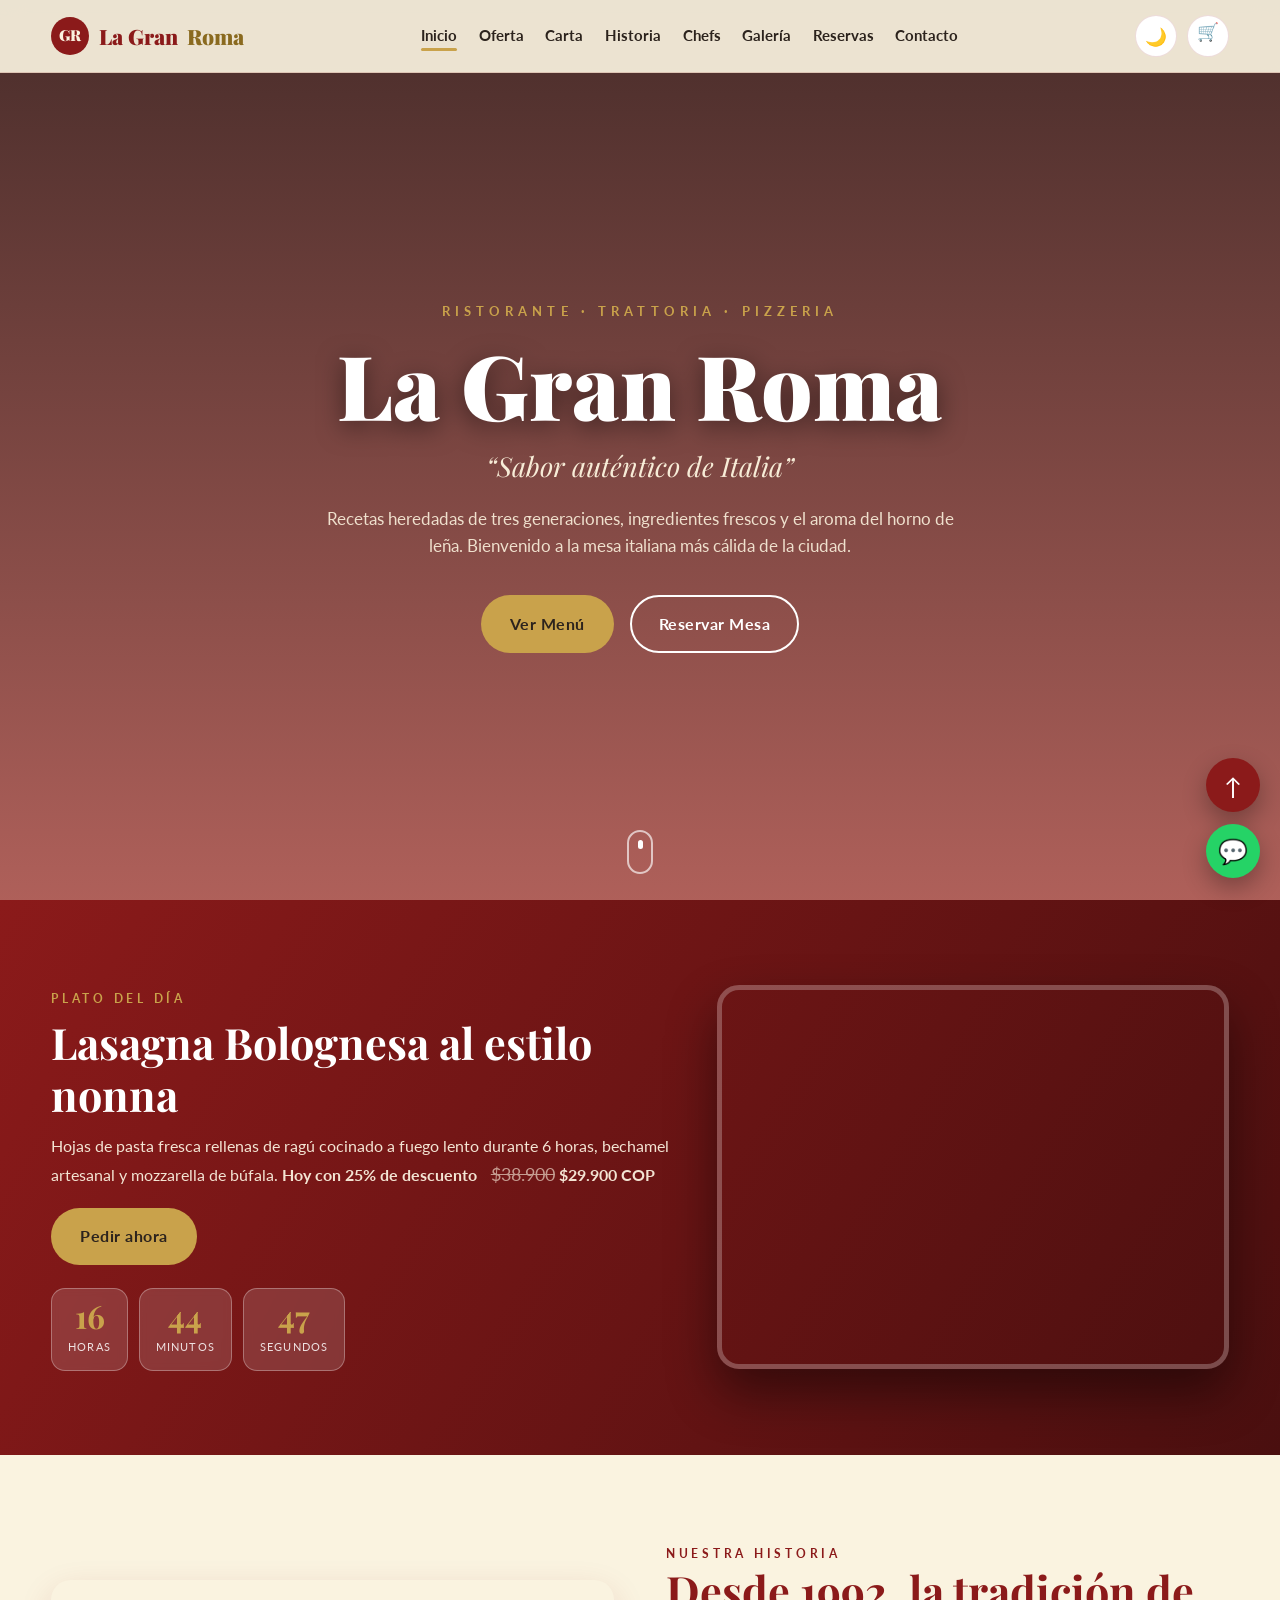
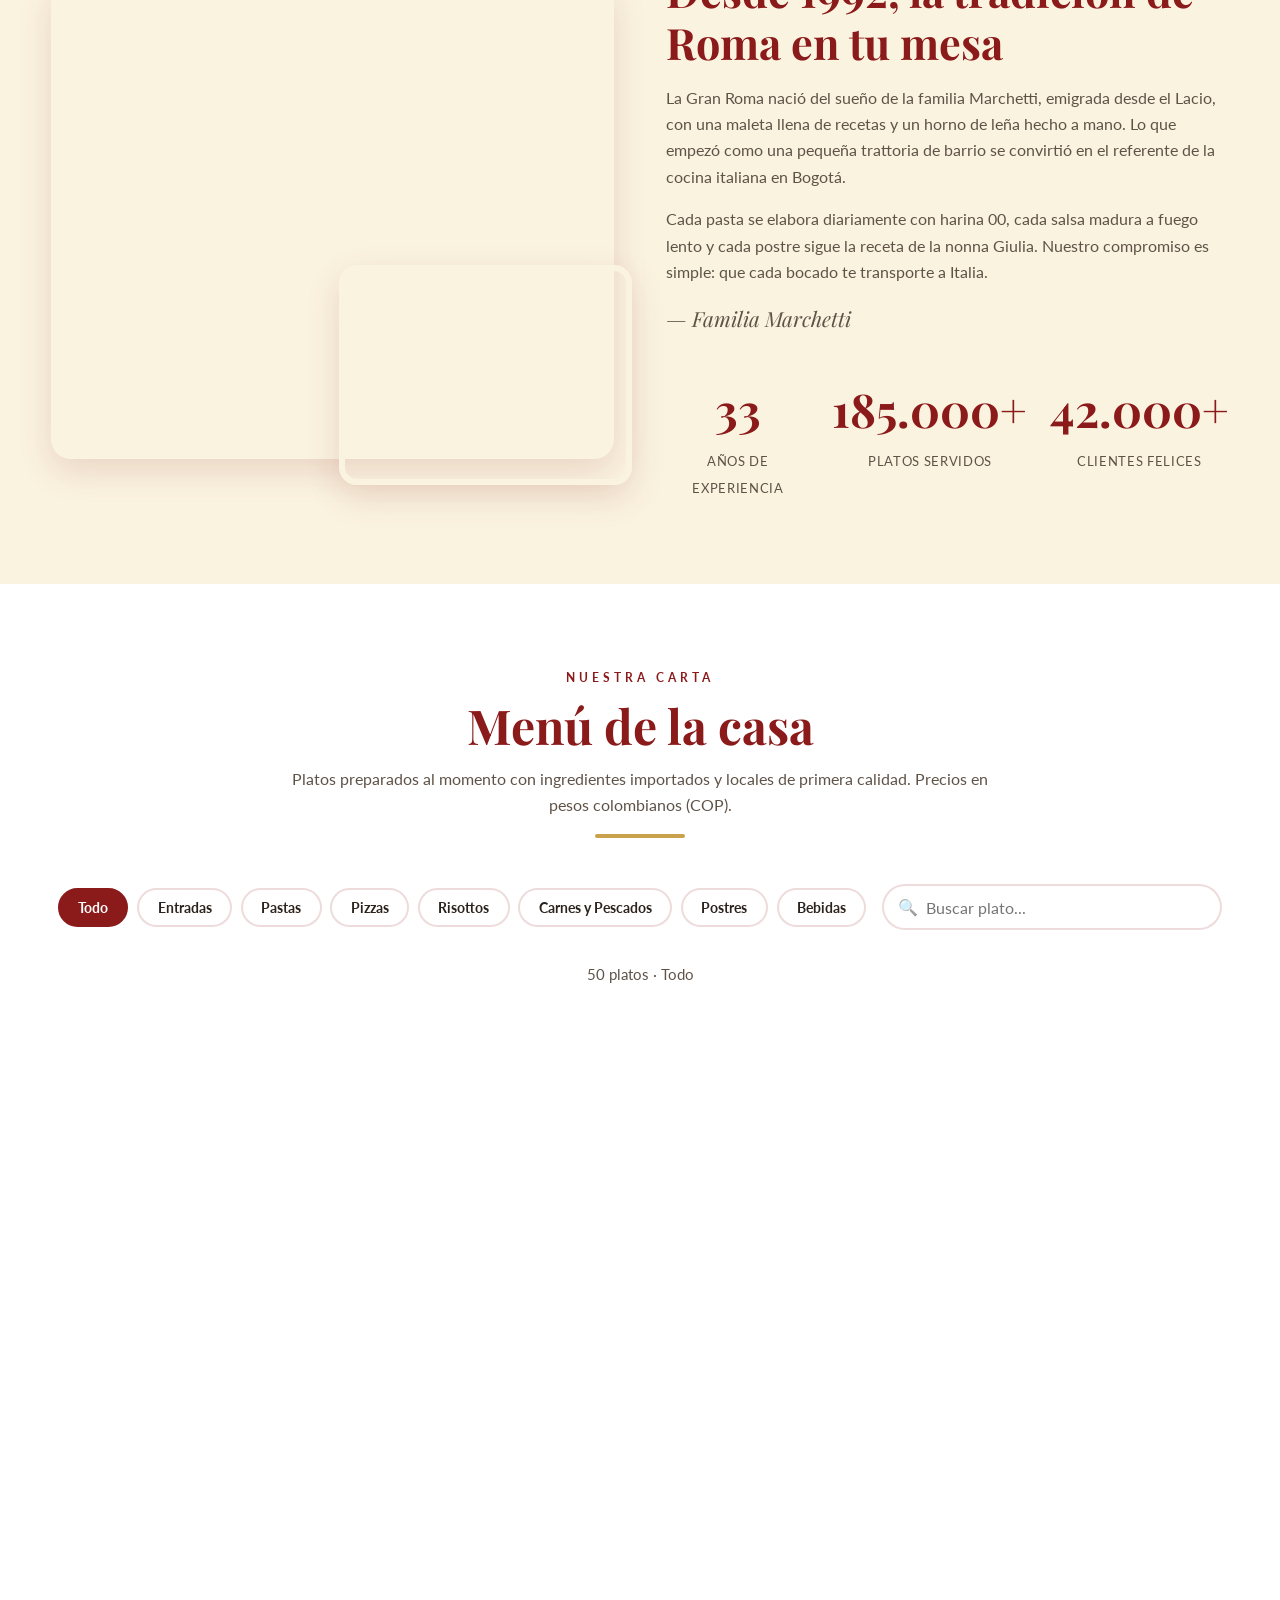
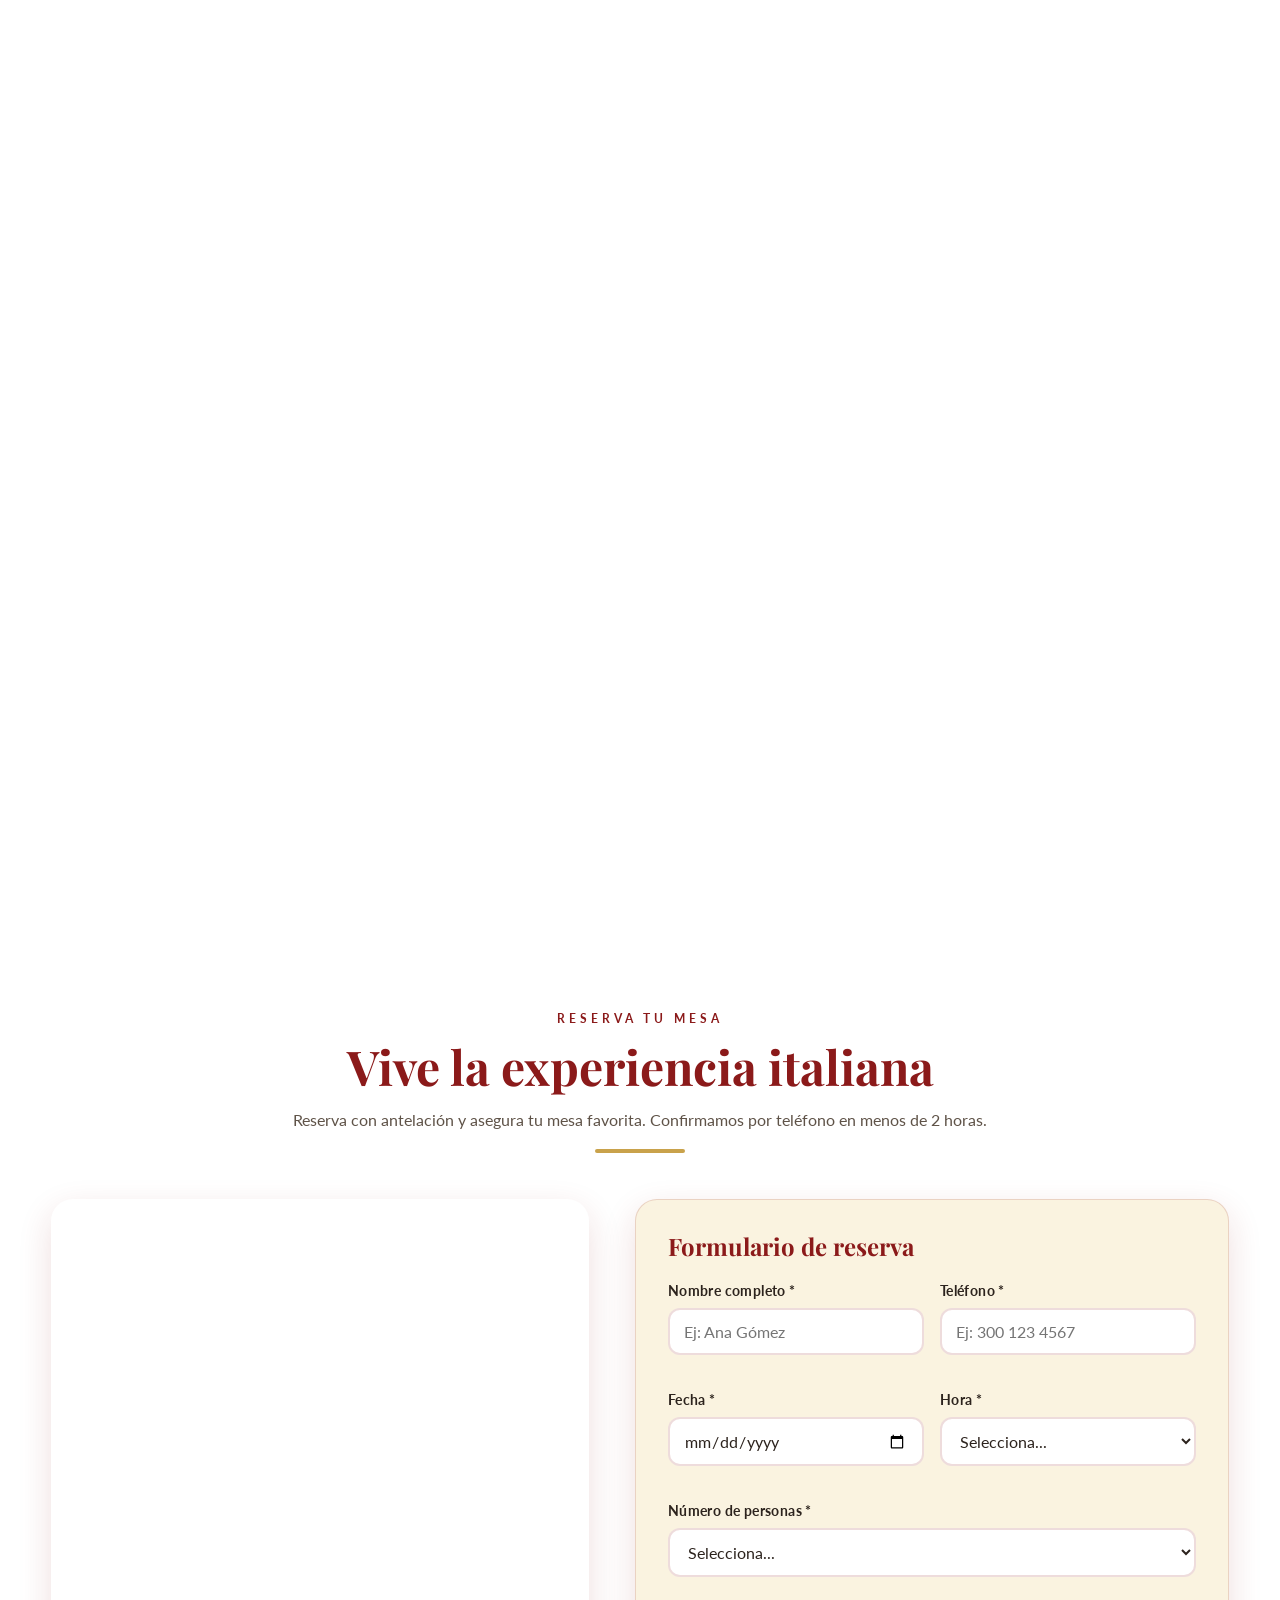
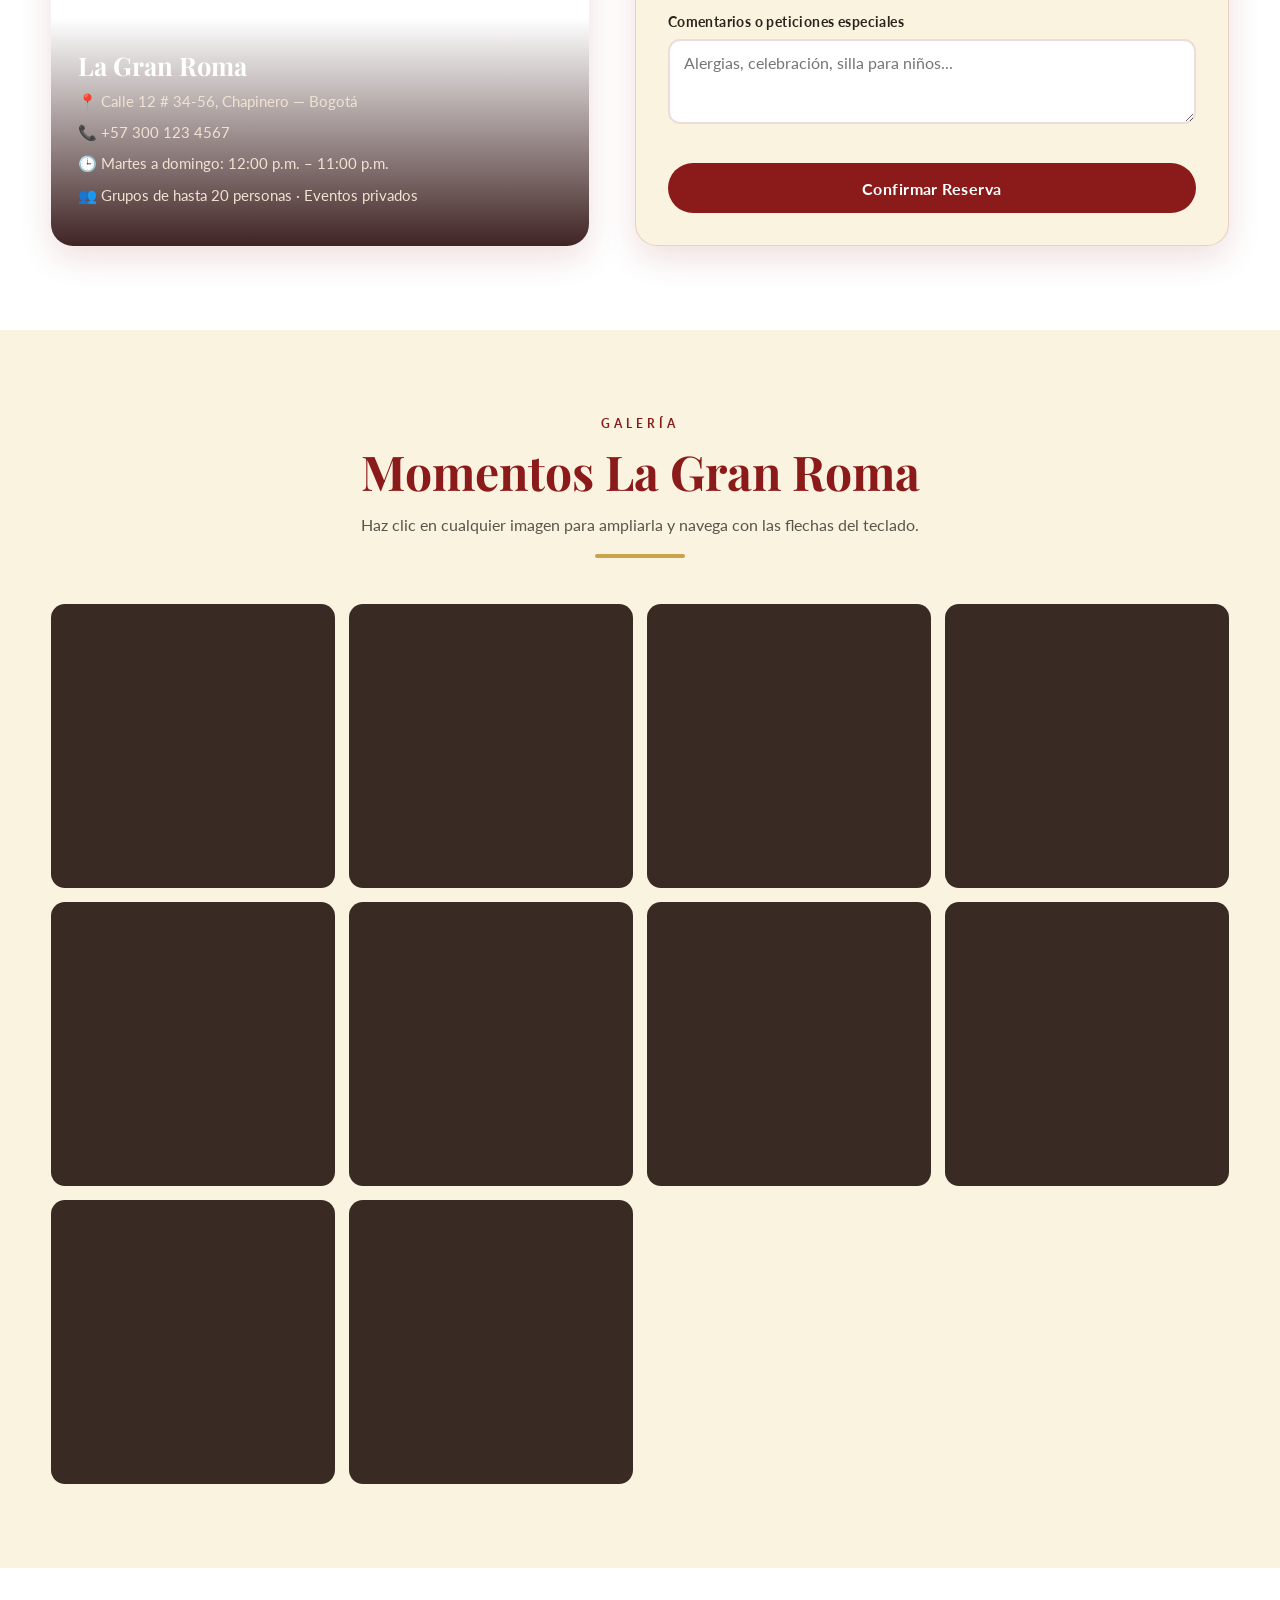
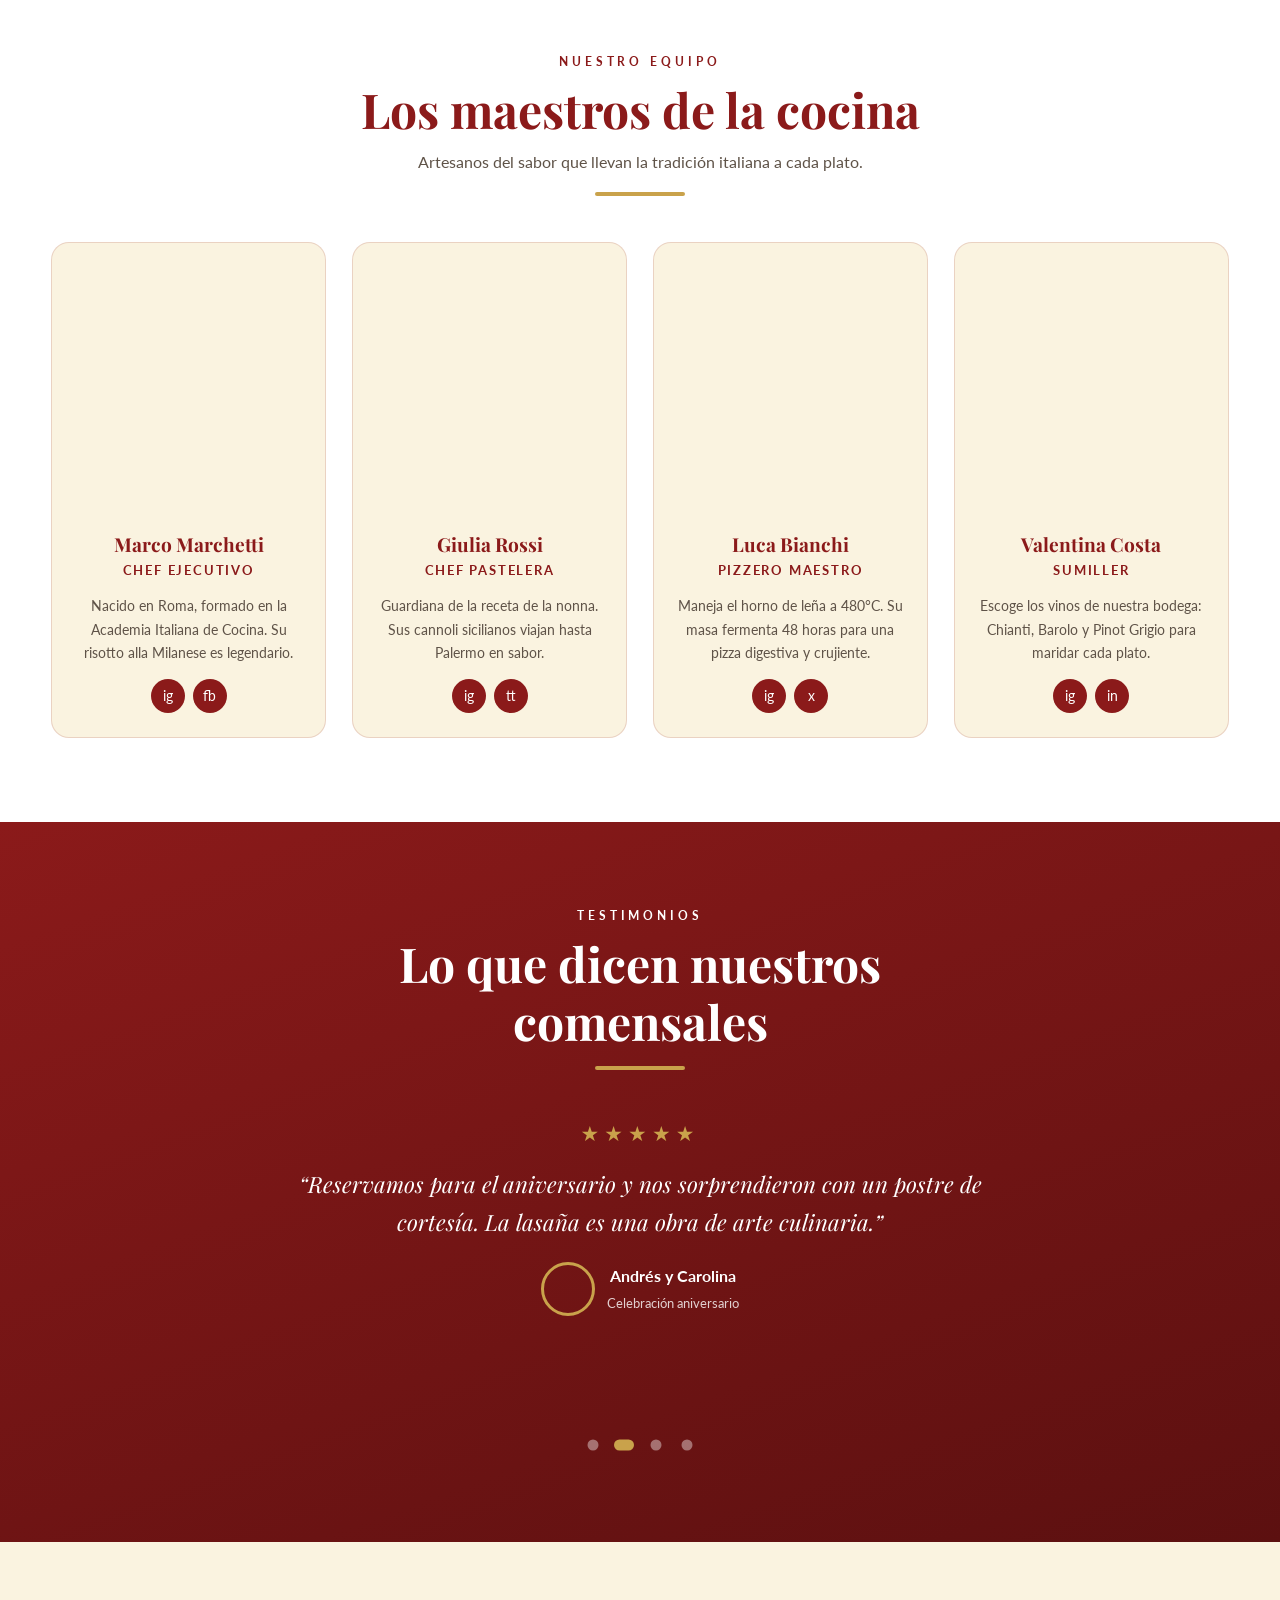
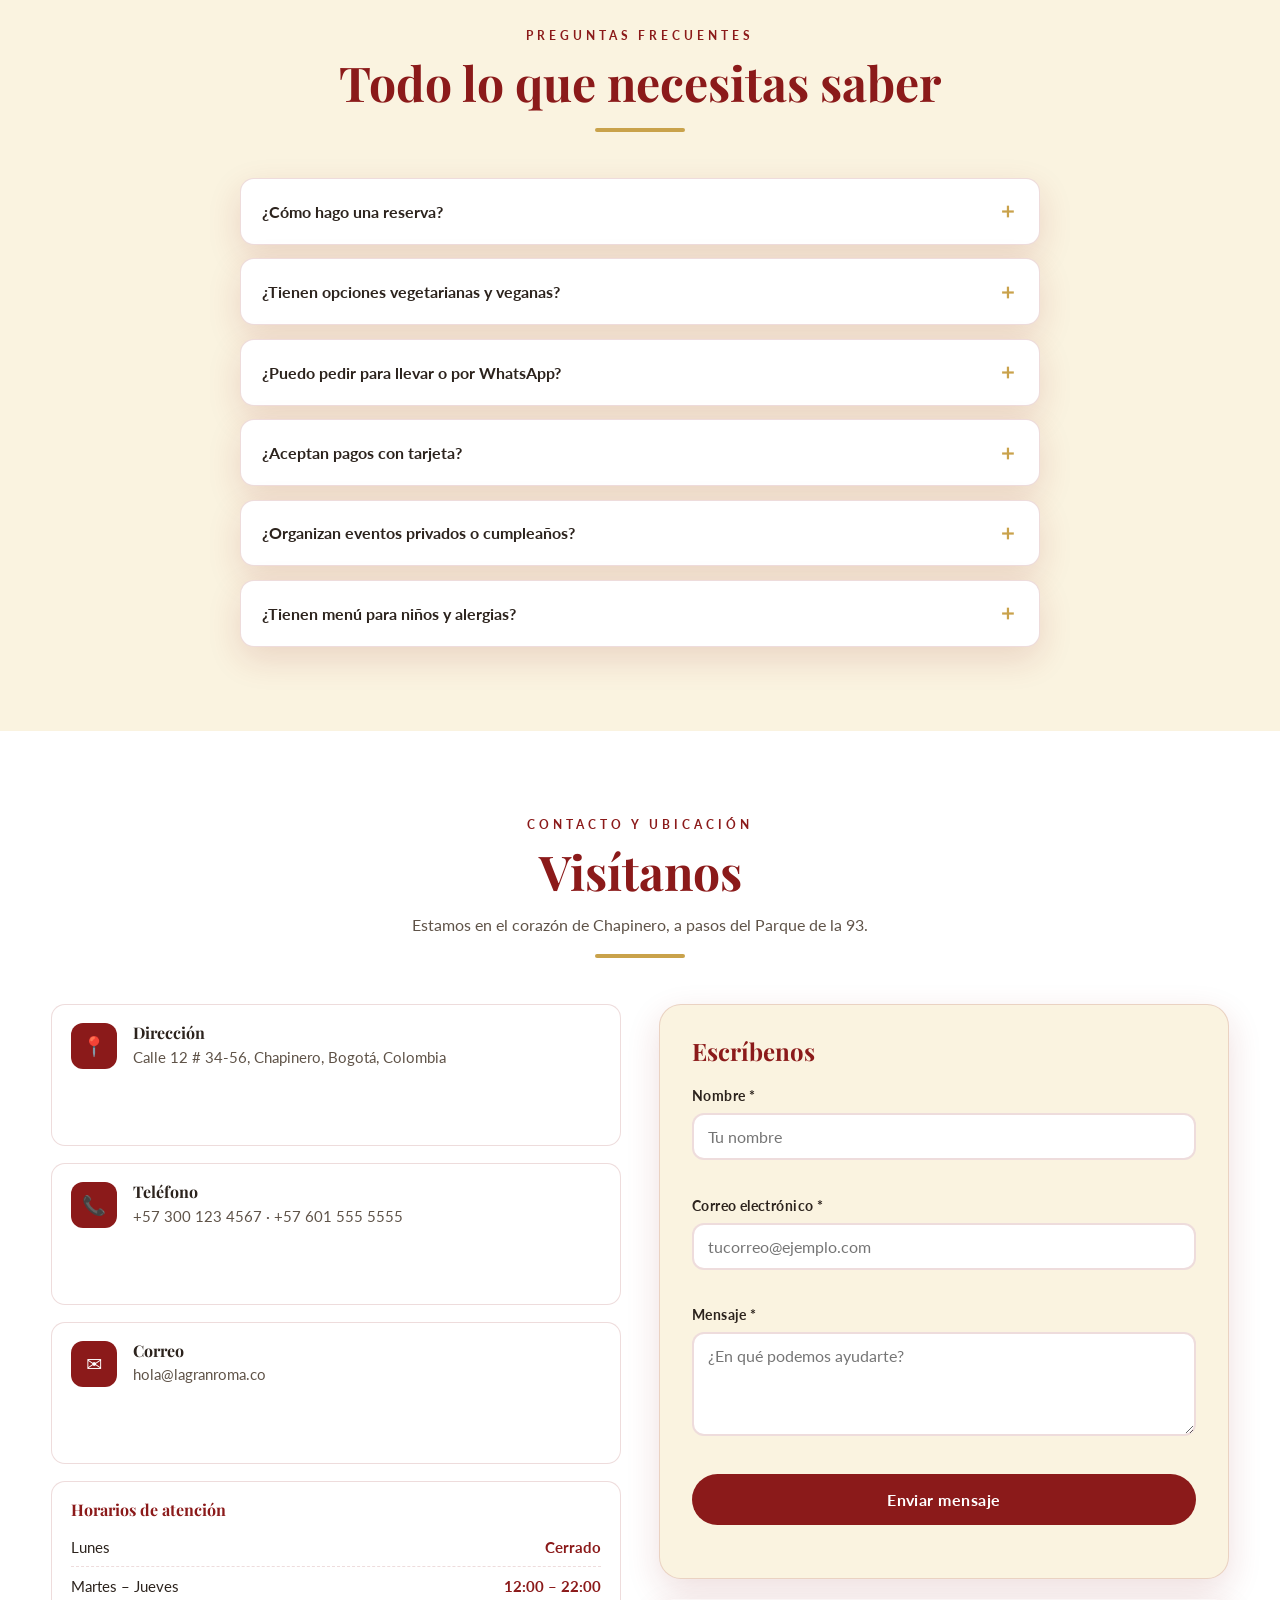
==== index.html @ 610318e6 "Add files via upload" ====
<!DOCTYPE html>
<html lang="es">
<head>
<meta charset="UTF-8">
<meta name="viewport" content="width=device-width, initial-scale=1.0">
<title>La Gran Roma — Restaurante Italiano | Sabor auténtico de Italia</title>
<meta name="description" content="La Gran Roma: restaurante italiano con pastas artesanales, pizzas al horno de leña, risottos y postres tradicionales. Menú en línea, reservas y pedidos por WhatsApp.">
<meta name="keywords" content="restaurante italiano, pasta, pizza, risotto, tiramisú, reservas, La Gran Roma">
<meta name="author" content="La Gran Roma">
<meta name="theme-color" content="#8B1A1A">
<meta property="og:title" content="La Gran Roma — Sabor auténtico de Italia">
<meta property="og:description" content="Pastas artesanales, pizzas al horno de leña y la tradición italiana en cada plato.">
<meta property="og:type" content="restaurant">
<link rel="icon" href="data:image/svg+xml,<svg xmlns='http://www.w3.org/2000/svg' viewBox='0 0 100 100'><circle cx='50' cy='50' r='48' fill='%238B1A1A'/><text y='68' x='50' text-anchor='middle' font-size='52' fill='%23C9A24B'>GR</text></svg>">
<link rel="preconnect" href="https://fonts.googleapis.com">
<link rel="preconnect" href="https://fonts.gstatic.com" crossorigin>
<link href="https://fonts.googleapis.com/css2?family=Playfair+Display:ital,wght@0,500;0,700;0,900;1,500&family=Lato:wght@300;400;700&display=swap" rel="stylesheet">
<script type="application/ld+json">
{
  "@context": "https://schema.org",
  "@type": "Restaurant",
  "name": "La Gran Roma",
  "servesCuisine": "Italiana",
  "priceRange": "$$$",
  "telephone": "+57 300 123 4567",
  "address": {"@type": "PostalAddress", "streetAddress": "Calle 12 # 34-56", "addressLocality": "Bogotá", "addressCountry": "CO"},
  "openingHours": "Tu-Su 12:00-23:00"
}
</script>
<link rel="stylesheet" href="css/styles.css">
</head>
<body>
<a class="skip" href="#menu">Saltar al menú</a>
<!-- ============================================================
     NAVEGACIÓN FIJA
============================================================ -->
<header class="nav" id="nav">
  <div class="contenedor nav-interno">
    <a href="#inicio" class="logo">
      <span class="emblema" aria-hidden="true">GR</span>La Gran <span>Roma</span><span class="sr-only">, ir al inicio</span>
    </a>
    <nav class="menu-nav" id="menuNav" aria-label="Menú principal">
      <ul>
        <li><a href="#inicio" class="activo">Inicio</a></li>
        <li><a href="#oferta">Oferta</a></li>
        <li><a href="#menu">Carta</a></li>
        <li><a href="#historia">Historia</a></li>
        <li><a href="#equipo">Chefs</a></li>
        <li><a href="#galeria">Galería</a></li>
        <li><a href="#reservas">Reservas</a></li>
        <li><a href="#contacto">Contacto</a></li>
      </ul>
    </nav>
    <div class="nav-acciones">
      <button class="icono-btn" id="btnTema" aria-label="Cambiar a modo oscuro" title="Modo claro/oscuro">🌙</button>
      <button class="icono-btn" id="btnCarrito">
        🛒<span class="badge" id="badgeCarrito">0</span>
        <span class="sr-only">abrir carrito de pedido</span>
      </button>
      <button class="hamburguesa" id="hamburguesa" aria-label="Abrir menú" aria-expanded="false" aria-controls="menuNav">
        <span></span><span></span><span></span>
      </button>
    </div>
  </div>
</header>

<!-- ============================================================
     CONTENIDO PRINCIPAL (LANDMARK MAIN)
============================================================ -->
<main id="contenido">

<!-- ============================================================
     HERO PRINCIPAL
============================================================ -->
<section class="hero" id="inicio">
  <div class="hero-fondo" role="img" aria-label="Interior elegante del restaurante La Gran Roma"></div>
  <div class="hero-contenido">
    <small>Ristorante · Trattoria · Pizzeria</small>
    <h1>La Gran Roma</h1>
    <p class="slogan">“Sabor auténtico de Italia”</p>
    <p class="intro">Recetas heredadas de tres generaciones, ingredientes frescos y el aroma del horno de leña. Bienvenido a la mesa italiana más cálida de la ciudad.</p>
    <div class="hero-botones">
      <a href="#menu" class="btn btn-dorado">Ver Menú</a>
      <a href="#reservas" class="btn btn-hueso">Reservar Mesa</a>
    </div>
  </div>
  <div class="scroll-indicador" aria-hidden="true"></div>
</section>

<!-- ============================================================
     OFERTA / PLATO DEL DÍA CON TEMPORIZADOR
============================================================ -->
<section class="oferta" id="oferta">
  <div class="contenedor">
    <div>
      <span class="kicker">Plato del día</span>
      <h2>Lasagna Bolognesa al estilo nonna</h2>
      <p>Hojas de pasta fresca rellenas de ragú cocinado a fuego lento durante 6 horas, bechamel artesanal y mozzarella de búfala. <strong>Hoy con 25% de descuento</strong> <span class="precio-tachado">$38.900</span> <strong>$29.900 COP</strong></p>
      <a href="#menu" class="btn btn-dorado">Pedir ahora</a>
      <div class="temporizador" id="temporizador" aria-label="Tiempo restante de la oferta">
        <div class="caja"><b id="tHoras">00</b><small>Horas</small></div>
        <div class="caja"><b id="tMin">00</b><small>Minutos</small></div>
        <div class="caja"><b id="tSeg">00</b><small>Segundos</small></div>
      </div>
    </div>
    <img class="oferta-img" src="https://images.unsplash.com/photo-1574894709920-11b28e7367e3?auto=format&fit=crop&w=900&q=80" alt="Porción de lasaña bolognesa recién horneada" loading="lazy">
  </div>
</section>

<!-- ============================================================
     HISTORIA + CONTADORES ANIMADOS
============================================================ -->
<section id="historia">
  <div class="contenedor historia-grid">
    <div class="historia-imgs reveal">
      <img class="principal" src="https://images.unsplash.com/photo-1555396273-367ea4eb4db5?auto=format&fit=crop&w=900&q=80" alt="Salón del restaurante La Gran Roma" loading="lazy">
      <img class="secundaria" src="https://images.unsplash.com/photo-1481931098730-318b6f776db0?auto=format&fit=crop&w=700&q=80" alt="Mesa servida con platos italianos" loading="lazy">
    </div>
    <div class="historia-texto reveal">
      <span class="kicker" style="color:var(--rojo);letter-spacing:.3em;text-transform:uppercase;font-size:.78rem;font-weight:700">Nuestra historia</span>
      <h2>Desde 1992, la tradición de Roma en tu mesa</h2>
      <p>La Gran Roma nació del sueño de la familia Marchetti, emigrada desde el Lacio, con una maleta llena de recetas y un horno de leña hecho a mano. Lo que empezó como una pequeña trattoria de barrio se convirtió en el referente de la cocina italiana en Bogotá.</p>
      <p>Cada pasta se elabora diariamente con harina 00, cada salsa madura a fuego lento y cada postre sigue la receta de la nonna Giulia. Nuestro compromiso es simple: que cada bocado te transporte a Italia.</p>
      <p class="firma">— Familia Marchetti</p>
      <div class="contadores">
        <div class="contador"><b class="contador-num" data-objetivo="33">0</b><small>Años de experiencia</small></div>
        <div class="contador"><b class="contador-num" data-objetivo="185000" data-sufijo="+">0</b><small>Platos servidos</small></div>
        <div class="contador"><b class="contador-num" data-objetivo="42000" data-sufijo="+">0</b><small>Clientes felices</small></div>
      </div>
    </div>
  </div>
</section>

<!-- ============================================================
     CARTA / MENÚ COMPLETO
============================================================ -->
<section id="menu" style="background:var(--fondo-2)">
  <div class="contenedor">
    <div class="titulo-bloque">
      <span class="kicker">Nuestra carta</span>
      <h2>Menú de la casa</h2>
      <p>Platos preparados al momento con ingredientes importados y locales de primera calidad. Precios en pesos colombianos (COP).</p>
      <div class="linea"></div>
    </div>

    <!-- Filtros por categoría -->
    <div class="menu-controles">
      <div class="categorias" id="categorias" role="tablist" aria-label="Categorías del menú"><!-- JS --></div>
      <div class="buscador">
        <span class="lupa" aria-hidden="true">🔍</span>
        <input type="search" id="buscador" placeholder="Buscar plato..." aria-label="Buscar platos en la carta">
      </div>
    </div>
    <p class="resultado-info" id="resultadoInfo" aria-live="polite"></p>

    <!-- Tarjetas de platos (generadas con JavaScript) -->
    <div class="grid-platos" id="gridPlatos"></div>
    <div class="sin-resultados" id="sinResultados" hidden>
      <b>¡Mamma mia!</b>No encontramos platos con esa búsqueda. Intenta con otro término.
    </div>
  </div>
</section>

<!-- ============================================================
     RESERVAS
============================================================ -->
<section class="reservas" id="reservas">
  <div class="contenedor">
    <div class="titulo-bloque">
      <span class="kicker">Reserva tu mesa</span>
      <h2>Vive la experiencia italiana</h2>
      <p>Reserva con antelación y asegura tu mesa favorita. Confirmamos por teléfono en menos de 2 horas.</p>
      <div class="linea"></div>
    </div>
    <div class="grid-res">
      <div class="reservas-info reveal">
        <div class="capa-info">
          <h3>La Gran Roma</h3>
          <p>📍 Calle 12 # 34-56, Chapinero — Bogotá</p>
          <p>📞 +57 300 123 4567</p>
          <p>🕒 Martes a domingo: 12:00 p.m. – 11:00 p.m.</p>
          <p>👥 Grupos de hasta 20 personas · Eventos privados</p>
        </div>
      </div>

      <div class="formulario" id="contenedorFormReserva">
        <h3>Formulario de reserva</h3>
        <form id="formReserva" novalidate>
          <div class="campos">
            <div class="campo">
              <label for="rNombre">Nombre completo *</label>
              <input type="text" id="rNombre" name="nombre" placeholder="Ej: Ana Gómez" autocomplete="name">
              <span class="error" id="eNombre"></span>
            </div>
            <div class="campo">
              <label for="rTel">Teléfono *</label>
              <input type="tel" id="rTel" name="telefono" placeholder="Ej: 300 123 4567" autocomplete="tel">
              <span class="error" id="eTel"></span>
            </div>
            <div class="campo">
              <label for="rFecha">Fecha *</label>
              <input type="date" id="rFecha" name="fecha">
              <span class="error" id="eFecha"></span>
            </div>
            <div class="campo">
              <label for="rHora">Hora *</label>
              <select id="rHora" name="hora">
                <option value="">Selecciona...</option>
                <option>12:00</option><option>12:30</option><option>13:00</option>
                <option>13:30</option><option>14:00</option><option>18:00</option>
                <option>18:30</option><option>19:00</option><option>19:30</option>
                <option>20:00</option><option>20:30</option><option>21:00</option>
              </select>
              <span class="error" id="eHora"></span>
            </div>
            <div class="campo ancho">
              <label for="rPersonas">Número de personas *</label>
              <select id="rPersonas" name="personas">
                <option value="">Selecciona...</option>
                <option>1</option><option>2</option><option>3</option><option>4</option>
                <option>5</option><option>6</option><option>7</option><option>8</option>
                <option>9</option><option>10</option><option>11</option><option>12</option>
                <option>Más de 12 (evento)</option>
              </select>
              <span class="error" id="ePersonas"></span>
            </div>
            <div class="campo ancho">
              <label for="rComentarios">Comentarios o peticiones especiales</label>
              <textarea id="rComentarios" name="comentarios" rows="3" placeholder="Alergias, celebración, silla para niños..."></textarea>
              <span class="error"></span>
            </div>
          </div>
          <button type="submit" class="btn btn-rojo">Confirmar Reserva</button>
        </form>
      </div>
    </div>
  </div>
</section>
<!-- ============================================================
     GALERÍA DE FOTOS + LIGHTBOX
============================================================ -->
<section id="galeria">
  <div class="contenedor">
    <div class="titulo-bloque">
      <span class="kicker">Galería</span>
      <h2>Momentos La Gran Roma</h2>
      <p>Haz clic en cualquier imagen para ampliarla y navega con las flechas del teclado.</p>
      <div class="linea"></div>
    </div>
    <div class="galeria-grid" id="galeriaGrid"><!-- JS --></div>
  </div>
</section>

<!-- ============================================================
     CHEFS Y EQUIPO
============================================================ -->
<section class="equipo" id="equipo">
  <div class="contenedor">
    <div class="titulo-bloque">
      <span class="kicker">Nuestro equipo</span>
      <h2>Los maestros de la cocina</h2>
      <p>Artesanos del sabor que llevan la tradición italiana a cada plato.</p>
      <div class="linea"></div>
    </div>
    <div class="grid-equipo">
      <article class="chef reveal">
        <img src="https://images.unsplash.com/photo-1577219491135-ce391730fb2c?auto=format&fit=crop&w=600&q=80" alt="Chef ejecutivo Marco Marchetti" loading="lazy">
        <h3>Marco Marchetti</h3>
        <span class="rol">Chef Ejecutivo</span>
        <p>Nacido en Roma, formado en la Academia Italiana de Cocina. Su risotto alla Milanese es legendario.</p>
        <div class="redes-chef">
          <a href="#" aria-label="ig — Instagram de Marco">ig</a>
          <a href="#" aria-label="fb — Facebook de Marco">fb</a>
        </div>
      </article>
      <article class="chef reveal">
        <img src="https://images.unsplash.com/photo-1583394293214-28ded15ee548?auto=format&fit=crop&w=600&q=80" alt="Chef pastelera Giulia Rossi" loading="lazy">
        <h3>Giulia Rossi</h3>
        <span class="rol">Chef Pastelera</span>
        <p>Guardiana de la receta de la nonna. Sus cannoli sicilianos viajan hasta Palermo en sabor.</p>
        <div class="redes-chef">
          <a href="#" aria-label="ig — Instagram de Giulia">ig</a>
          <a href="#" aria-label="tt — TikTok de Giulia">tt</a>
        </div>
      </article>
      <article class="chef reveal">
        <img src="https://images.unsplash.com/photo-1595273670150-bd0c3c392e46?auto=format&fit=crop&w=600&q=80" alt="Pizzero Luca Bianchi" loading="lazy">
        <h3>Luca Bianchi</h3>
        <span class="rol">Pizzero Maestro</span>
        <p>Maneja el horno de leña a 480°C. Su masa fermenta 48 horas para una pizza digestiva y crujiente.</p>
        <div class="redes-chef">
          <a href="#" aria-label="ig — Instagram de Luca">ig</a>
          <a href="#" aria-label="x — X de Luca">x</a>
        </div>
      </article>
      <article class="chef reveal">
        <img src="https://images.unsplash.com/photo-1566554273541-37a9ca77b91f?auto=format&fit=crop&w=600&q=80" alt="Sumiller Valentina Costa" loading="lazy">
        <h3>Valentina Costa</h3>
        <span class="rol">Sumiller</span>
        <p>Escoge los vinos de nuestra bodega: Chianti, Barolo y Pinot Grigio para maridar cada plato.</p>
        <div class="redes-chef">
          <a href="#" aria-label="ig — Instagram de Valentina">ig</a>
          <a href="#" aria-label="in — LinkedIn de Valentina">in</a>
        </div>
      </article>
    </div>
  </div>
</section>

<!-- ============================================================
     TESTIMONIOS EN CARRUSEL AUTOMÁTICO
============================================================ -->
<section class="testimonios" id="testimonios">
  <div class="contenedor">
    <div class="titulo-bloque">
      <span class="kicker">Testimonios</span>
      <h2>Lo que dicen nuestros comensales</h2>
      <div class="linea"></div>
    </div>
    <div class="carrusel" id="carrusel" aria-live="polite"><!-- JS --></div>
    <div class="puntos" id="puntosTest" aria-label="Seleccionar testimonio"></div>
  </div>
</section>

<!-- ============================================================
     PREGUNTAS FRECUENTES
============================================================ -->
<section id="faq">
  <div class="contenedor">
    <div class="titulo-bloque">
      <span class="kicker">Preguntas frecuentes</span>
      <h2>Todo lo que necesitas saber</h2>
      <div class="linea"></div>
    </div>
    <div class="faq-lista" id="faqLista"><!-- JS --></div>
  </div>
</section>

<!-- ============================================================
     CONTACTO, HORARIOS Y MAPA
============================================================ -->
<section id="contacto" style="background:var(--fondo-2)">
  <div class="contenedor">
    <div class="titulo-bloque">
      <span class="kicker">Contacto y ubicación</span>
      <h2>Visítanos</h2>
      <p>Estamos en el corazón de Chapinero, a pasos del Parque de la 93.</p>
      <div class="linea"></div>
    </div>
    <div class="contacto-grid">
      <div class="datos-contacto reveal">
        <div class="dato">
          <span class="ico" aria-hidden="true">📍</span>
          <div><h3>Dirección</h3><p>Calle 12 # 34-56, Chapinero, Bogotá, Colombia</p></div>
        </div>
        <div class="dato">
          <span class="ico" aria-hidden="true">📞</span>
          <div><h3>Teléfono</h3><p><a href="tel:+573001234567">+57 300 123 4567</a> · <a href="tel:+576015555555">+57 601 555 5555</a></p></div>
        </div>
        <div class="dato">
          <span class="ico" aria-hidden="true">✉️</span>
          <div><h3>Correo</h3><p><a href="mailto:hola@lagranroma.co">hola@lagranroma.co</a></p></div>
        </div>
        <div class="horario">
          <h4 style="color:var(--rojo);margin-bottom:.6rem" class="serif">Horarios de atención</h4>
          <ul>
            <li><span>Lunes</span><b>Cerrado</b></li>
            <li><span>Martes – Jueves</span><b>12:00 – 22:00</b></li>
            <li><span>Viernes – Sábado</span><b>12:00 – 23:30</b></li>
            <li><span>Domingo</span><b>12:00 – 21:00</b></li>
          </ul>
        </div>
        <div class="redes-sociales">
          <a href="#" aria-label="f — Facebook">f</a>
          <a href="#" aria-label="ig — Instagram">ig</a>
          <a href="#" aria-label="tt — TikTok">tt</a>
          <a href="#" aria-label="x — X (Twitter)">x</a>
        </div>
      </div>

      <div class="reveal">
        <form class="formulario" id="formContacto" novalidate style="margin-bottom:20px">
          <h3>Escríbenos</h3>
          <div class="campos">
            <div class="campo ancho">
              <label for="cNombre">Nombre *</label>
              <input type="text" id="cNombre" placeholder="Tu nombre">
              <span class="error" id="ecNombre"></span>
            </div>
            <div class="campo ancho">
              <label for="cEmail">Correo electrónico *</label>
              <input type="email" id="cEmail" placeholder="tucorreo@ejemplo.com">
              <span class="error" id="ecEmail"></span>
            </div>
            <div class="campo ancho">
              <label for="cMensaje">Mensaje *</label>
              <textarea id="cMensaje" rows="4" placeholder="¿En qué podemos ayudarte?"></textarea>
              <span class="error" id="ecMensaje"></span>
            </div>
          </div>
          <button type="submit" class="btn btn-rojo">Enviar mensaje</button>
          <p class="msg-news" id="msgContacto" role="status"></p>
        </form>
        <iframe class="mapa" title="Mapa de ubicación de La Gran Roma" loading="lazy"
          src="https://www.google.com/maps?q=Carrera%207%20%23%2012-45%20Bogota%20Colombia&output=embed"></iframe>
      </div>
    </div>
  </div>
</section>

<!-- ============================================================
     FOOTER
============================================================ -->
</main>
<footer>
  <div class="contenedor footer-grid">
    <div>
      <a href="#inicio" class="logo" style="color:#e9c98a"><span class="emblema">GR</span>La Gran <span>Roma</span></a>
      <p style="margin-top:.9rem">Sabor auténtico de Italia desde 1992. Pastas artesanales, pizzas al horno de leña y postres de la nonna.</p>
      <div class="redes-sociales" style="margin-top:1rem">
        <a href="#" aria-label="f — Facebook">f</a>
        <a href="#" aria-label="ig — Instagram">ig</a>
        <a href="#" aria-label="tt — TikTok">tt</a>
        <a href="#" aria-label="x — X (Twitter)">x</a>
      </div>
    </div>
    <div>
      <h4>Enlaces rápidos</h4>
      <ul>
        <li><a href="#menu">Nuestra carta</a></li>
        <li><a href="#reservas">Reservar mesa</a></li>
        <li><a href="#oferta">Plato del día</a></li>
        <li><a href="#galeria">Galería</a></li>
        <li><a href="#equipo">Nuestros chefs</a></li>
        <li><a href="#faq">Preguntas frecuentes</a></li>
      </ul>
    </div>
    <div>
      <h4>Contacto</h4>
      <ul>
        <li>Calle 12 # 34-56<br>Bogotá, Colombia</li>
        <li><a href="tel:+573001234567">+57 300 123 4567</a></li>
        <li><a href="mailto:hola@lagranroma.co">hola@lagranroma.co</a></li>
        <li>Martes a domingo<br>12:00 – 23:00</li>
      </ul>
    </div>
    <div>
      <h4>Newsletter</h4>
      <p>Recibe ofertas, eventos especiales y recetas italianas cada semana.</p>
      <form class="newsletter" id="formNews" novalidate>
        <input type="email" id="emailNews" placeholder="Tu correo electrónico" aria-label="Correo para el newsletter" required>
        <button type="submit">Unirme</button>
      </form>
      <p class="msg-news" id="msgNews" role="status"></p>
    </div>
  </div>
  <div class="footer-bottom">
    <div class="contenedor">
      © <span id="anio">2026</span> <span>La Gran Roma</span>. Todos los derechos reservados. · Hecho con ❤️ y albahaca fresca.
    </div>
  </div>
</footer>

<!-- ============================================================
     PANEL LATERAL DEL CARRITO DE PEDIDO
============================================================ -->
<div class="capa" id="capaCarrito" hidden></div>
<aside class="carrito" id="carrito" aria-label="Tu pedido" aria-hidden="true">
  <div class="carrito-cab">
    <h2>🛒 Tu pedido</h2>
    <button id="cerrarCarrito" aria-label="Cerrar carrito">✕</button>
  </div>
  <div class="carrito-cuerpo" id="carritoCuerpo"></div>
  <div class="carrito-pie">
    <div class="fila-tot"><span>Subtotal</span><span id="subtotal">$0</span></div>
    <label class="opcion-propina">
      <input type="checkbox" id="propina10"> Propina voluntaria (10%)
    </label>
    <div class="fila-tot"><span>Propina</span><span id="propina">$0</span></div>
    <div class="fila-tot total"><span>Total</span><span id="total">$0</span></div>
    <button class="btn btn-rojo" id="btnWhatsapp">📱 Enviar pedido por WhatsApp</button>
    <button class="vaciar" id="btnVaciar">Vaciar carrito</button>
  </div>
</aside>

<!-- ============================================================
     LIGHTBOX DE LA GALERÍA
============================================================ -->
<div class="lightbox" id="lightbox" role="dialog" aria-modal="true" aria-label="Vista ampliada de la galería">
  <button class="lb-btn lb-cerrar" id="lbCerrar" aria-label="Cerrar">✕</button>
  <button class="lb-btn lb-anterior" id="lbAnterior" aria-label="Imagen anterior">‹</button>
  <img id="lbImg" alt="">
  <button class="lb-btn lb-siguiente" id="lbSiguiente" aria-label="Imagen siguiente">›</button>
  <div class="lb-pie" id="lbPie"></div>
</div>

<!-- ============================================================
     BOTONES FLOTANTES
============================================================ -->
<div class="flotantes">
  <button class="flotante" id="btnTop" aria-label="Volver arriba">↑</button>
  <a class="flotante" id="btnWhats" href="https://wa.me/573001234567?text=Hola%20La%20Gran%20Roma%2C%20quiero%20hacer%20un%20pedido" target="_blank" rel="noopener" aria-label="Escríbenos por WhatsApp">💬</a>
</div>



<script src="js/script.js" defer></script>
</body>
</html>
---- css/styles.css ----
/* ============================================================
   1. VARIABLES Y MODO CLARO / OSCURO
   ============================================================ */
:root{
  --rojo:#8B1A1A;
  --rojo-oscuro:#6d1414;
  --oliva:#4A5D23;
  --crema:#FAF3E0;
  --dorado:#C9A24B;

  /* Tema claro (por defecto) */
  --fondo:#FAF3E0;
  --fondo-2:#FFFFFF;
  --texto:#2c231d;
  --texto-suave:#5f5348;
  --bordes:rgba(139,26,26,.15);
  --sombra:0 12px 34px rgba(139,26,26,.14);
  --nav-bg:rgba(250,243,224,.92);
}
body.oscuro{
  --fondo:#16110f;
  --fondo-2:#211a17;
  --texto:#f4ece1;
  --texto-suave:#c3b5a7;
  --bordes:rgba(201,162,75,.25);
  --sombra:0 12px 34px rgba(0,0,0,.55);
  --nav-bg:rgba(22,17,15,.92);
}
*{margin:0;padding:0;box-sizing:border-box}
html{scroll-behavior:smooth;scroll-padding-top:84px}
body{
  font-family:'Lato',system-ui,sans-serif;
  background:var(--fondo);
  color:var(--texto);
  line-height:1.65;
  overflow-x:hidden;
  transition:background .4s ease,color .4s ease;
}
h1,h2,h3,h4,.serif{font-family:'Playfair Display',Georgia,serif;line-height:1.2}
img{max-width:100%;display:block}
a{color:inherit;text-decoration:none}
ul{list-style:none}
button,input,select,textarea{font-family:inherit;font-size:inherit;color:inherit}
:focus-visible{outline:3px solid var(--dorado);outline-offset:2px;border-radius:4px}
.contenedor{width:min(1180px,92%);margin-inline:auto}
.sr-only{position:absolute;width:1px;height:1px;overflow:hidden;clip:rect(0 0 0 0)}
.skip{position:absolute;left:-999px;top:0;background:var(--rojo);color:#fff;padding:10px 16px;z-index:999}
.skip:focus{left:8px;top:8px}

/* ============================================================
   2. BOTONES Y ETIQUETAS
   ============================================================ */
.btn{
  display:inline-flex;align-items:center;gap:.5rem;
  padding:.85rem 1.7rem;border-radius:50px;border:2px solid transparent;
  font-weight:700;letter-spacing:.03em;cursor:pointer;
  transition:transform .25s ease,box-shadow .25s ease,background .25s ease,color .25s ease;
}
.btn:hover{transform:translateY(-3px);box-shadow:0 10px 22px rgba(0,0,0,.22)}
.btn-rojo{background:var(--rojo);color:#fff}
.btn-rojo:hover{background:var(--rojo-oscuro)}
.btn-dorado{background:var(--dorado);color:#2c231d}
.btn-dorado:hover{background:#b8903d}
.btn-hueso{background:transparent;color:#fff;border-color:#fff}
.btn-hueso:hover{background:#fff;color:var(--rojo)}
.etiqueta{
  display:inline-block;padding:.18rem .6rem;border-radius:50px;
  font-size:.68rem;font-weight:700;letter-spacing:.08em;text-transform:uppercase;
}
.et-veg{background:#4A5D23;color:#fff}
.et-pic{background:#c2410c;color:#fff}
.et-chef{background:var(--dorado);color:#2c231d}
.et-fav{background:var(--rojo);color:#fff}

/* ============================================================
   3. NAVEGACIÓN FIJA + MENÚ HAMBURGUESA
   ============================================================ */
header.nav{
  position:fixed;inset:0 0 auto 0;z-index:120;
  background:var(--nav-bg);backdrop-filter:blur(12px);
  border-bottom:1px solid var(--bordes);
  transition:box-shadow .3s ease,background .3s ease;
}
header.nav.sombra{box-shadow:0 6px 20px rgba(0,0,0,.15)}
.nav-interno{display:flex;align-items:center;justify-content:space-between;gap:1rem;height:72px}
.logo{display:flex;align-items:center;gap:.6rem;font-family:'Playfair Display',serif;font-weight:900;font-size:1.32rem;color:var(--rojo)}
.logo span{color:#8a6a1f}
body.oscuro .logo span{color:var(--dorado)}
body.oscuro .logo{color:#e9c98a}
.logo .emblema{
  width:38px;height:38px;border-radius:50%;background:var(--rojo);
  display:grid;place-items:center;color:#FAF3E0;font-size:.95rem;
}
.menu-nav ul{display:flex;gap:1.35rem;align-items:center}
.menu-nav a{font-weight:700;font-size:.95rem;padding:.4rem 0;position:relative}
.menu-nav a::after{
  content:"";position:absolute;left:0;bottom:0;height:3px;width:0;
  background:var(--dorado);transition:width .3s ease;border-radius:3px;
}
.menu-nav a:hover::after,.menu-nav a.activo::after{width:100%}
.nav-acciones{display:flex;align-items:center;gap:.6rem}
.icono-btn{
  width:42px;height:42px;border-radius:50%;border:1px solid var(--bordes);
  background:var(--fondo-2);display:grid;place-items:center;cursor:pointer;
  font-size:1.1rem;position:relative;transition:background .25s,transform .25s;
}
.icono-btn:hover{transform:scale(1.08);background:var(--dorado)}
.badge{
  position:absolute;top:-5px;right:-5px;min-width:20px;height:20px;padding:0 5px;
  background:var(--rojo);color:#fff;border-radius:50px;font-size:.7rem;font-weight:700;
  display:grid;place-items:center;transform:scale(0);transition:transform .3s cubic-bezier(.68,-.55,.27,1.55);
}
.badge.visible{transform:scale(1)}
.hamburguesa{display:none;flex-direction:column;gap:5px;background:none;border:0;cursor:pointer;padding:8px}
.hamburguesa span{width:26px;height:3px;background:var(--rojo);border-radius:3px;transition:.35s}
.hamburguesa.abierta span:nth-child(1){transform:translateY(8px) rotate(45deg)}
.hamburguesa.abierta span:nth-child(2){opacity:0}
.hamburguesa.abierta span:nth-child(3){transform:translateY(-8px) rotate(-45deg)}

/* ============================================================
   4. HERO
   ============================================================ */
.hero{
  position:relative;min-height:100svh;display:grid;place-items:center;
  text-align:center;color:#fff;padding:120px 0 70px;overflow:hidden;
}
.hero-fondo{
  position:absolute;inset:0;z-index:-2;
  background:url('https://images.unsplash.com/photo-1414235077428-338989a2e8c0?auto=format&fit=crop&w=1600&q=80') center/cover no-repeat;
  transform:scale(1.06);animation:zoomFondo 16s ease-in-out infinite alternate;
}
@keyframes zoomFondo{to{transform:scale(1.16)}}
.hero::after{
  content:"";position:absolute;inset:0;z-index:-1;
  background:linear-gradient(180deg,rgba(43,12,12,.86),rgba(139,26,26,.68));
}
.hero-contenido{width:min(860px,92%);animation:subir 1s ease both}
.hero small{letter-spacing:.4em;text-transform:uppercase;color:var(--dorado);font-weight:700;font-size:.8rem}
.hero h1{font-size:clamp(2.7rem,8vw,5.6rem);font-weight:900;margin:.4rem 0;text-shadow:0 6px 26px rgba(0,0,0,.5)}
.hero .slogan{font-family:'Playfair Display',serif;font-style:italic;font-size:clamp(1.15rem,3vw,1.7rem);color:#f7ecd7;margin-bottom:1rem}
.hero p.intro{max-width:640px;margin:0 auto 2.2rem;color:#efe0cd;font-size:1.05rem}
.hero-botones{display:flex;gap:1rem;justify-content:center;flex-wrap:wrap}
@keyframes subir{from{opacity:0;transform:translateY(38px)}to{opacity:1;transform:none}}
.scroll-indicador{
  position:absolute;bottom:26px;left:50%;transform:translateX(-50%);
  width:26px;height:44px;border:2px solid rgba(255,255,255,.65);border-radius:20px;
}
.scroll-indicador::after{
  content:"";position:absolute;left:50%;top:8px;width:5px;height:9px;margin-left:-2.5px;
  background:#fff;border-radius:4px;animation:bajar 1.7s infinite;
}
@keyframes bajar{0%{opacity:0;transform:translateY(0)}40%{opacity:1}100%{opacity:0;transform:translateY(16px)}}

/* ============================================================
   5. SECCIONES GENERALES Y TÍTULOS
   ============================================================ */
section{padding:84px 0}
.titulo-bloque{text-align:center;max-width:720px;margin:0 auto 46px}
.titulo-bloque .kicker{
  color:var(--rojo);font-weight:700;letter-spacing:.32em;text-transform:uppercase;
  font-size:.78rem;display:block;margin-bottom:.5rem;
}
body.oscuro .titulo-bloque .kicker{color:var(--dorado)}
.titulo-bloque h2{font-size:clamp(2rem,4.6vw,3rem);color:var(--rojo)}
body.oscuro .titulo-bloque h2{color:#e9c98a}
.titulo-bloque p{color:var(--texto-suave);margin-top:.7rem}
.titulo-bloque .linea{width:90px;height:4px;background:var(--dorado);margin:1rem auto 0;border-radius:4px}
/* ============================================================
   6. OFERTA / PLATO DEL DÍA CON TEMPORIZADOR
   ============================================================ */
.oferta{background:linear-gradient(120deg,var(--rojo),#4a0f0f);color:#fff;position:relative;overflow:hidden}
.oferta::before{
  content:"";position:absolute;inset:0;opacity:.14;
  background:url('https://images.unsplash.com/photo-1551183053-bf91a1d81141?auto=format&fit=crop&w=1200&q=80') center/cover;
}
.oferta .contenedor{position:relative;display:grid;grid-template-columns:1.1fr .9fr;gap:40px;align-items:center}
.oferta h2{font-size:clamp(1.8rem,4vw,2.7rem);margin:.4rem 0 .8rem}
.oferta .kicker{color:var(--dorado);letter-spacing:.3em;text-transform:uppercase;font-size:.78rem;font-weight:700}
.oferta p{color:#f3e4d3;margin-bottom:1.2rem}
.precio-tachado{text-decoration:line-through;opacity:.65;font-size:1.1rem;margin-left:.6rem}
.temporizador{display:flex;gap:.7rem;margin-top:1.4rem}
.temporizador .caja{
  background:rgba(255,255,255,.14);border:1px solid rgba(255,255,255,.3);
  border-radius:14px;padding:.7rem 1rem;min-width:76px;text-align:center;backdrop-filter:blur(4px);
}
.temporizador .caja b{display:block;font-family:'Playfair Display',serif;font-size:2rem;color:var(--dorado);line-height:1}
.temporizador .caja small{font-size:.7rem;text-transform:uppercase;letter-spacing:.1em;opacity:.85}
.oferta-img{border-radius:22px;box-shadow:0 24px 50px rgba(0,0,0,.45);border:5px solid rgba(255,255,255,.25);aspect-ratio:4/3;object-fit:cover;width:100%}

/* ============================================================
   7. HISTORIA + CONTADORES ANIMADOS
   ============================================================ */
.historia-grid{display:grid;grid-template-columns:1fr 1fr;gap:52px;align-items:center}
.historia-imgs{position:relative}
.historia-imgs .principal{border-radius:20px;box-shadow:var(--sombra);aspect-ratio:4/3.4;object-fit:cover;width:100%}
.historia-imgs .secundaria{
  position:absolute;right:-18px;bottom:-26px;width:52%;border-radius:18px;
  border:6px solid var(--fondo);object-fit:cover;aspect-ratio:4/3;box-shadow:var(--sombra);
}
.historia-texto h2{font-size:clamp(1.9rem,4vw,2.7rem);color:var(--rojo);margin-bottom:1rem}
body.oscuro .historia-texto h2{color:#e9c98a}
.historia-texto p{color:var(--texto-suave);margin-bottom:1rem}
.firma{font-family:'Playfair Display',serif;font-style:italic;color:var(--dorado);font-size:1.3rem;margin-top:.6rem}
.contadores{display:grid;grid-template-columns:repeat(3,1fr);gap:1.4rem;margin-top:2.2rem;text-align:center}
.contador b{display:block;font-family:'Playfair Display',serif;font-size:clamp(2rem,4vw,2.9rem);color:var(--rojo)}
body.oscuro .contador b{color:var(--dorado)}
.contador small{color:var(--texto-suave);font-size:.83rem;letter-spacing:.05em;text-transform:uppercase}

/* ============================================================
   8. CARTA / MENÚ: PESTAÑAS, BUSCADOR Y TARJETAS
   ============================================================ */
.menu-controles{display:flex;flex-wrap:wrap;gap:1rem;justify-content:center;align-items:center;margin-bottom:2rem}
.categorias{display:flex;flex-wrap:wrap;gap:.55rem;justify-content:center}
.cat-btn{
  padding:.55rem 1.15rem;border-radius:50px;border:2px solid var(--bordes);
  background:var(--fondo-2);color:var(--texto);font-weight:700;font-size:.9rem;cursor:pointer;
  transition:.28s;
}
.cat-btn:hover{border-color:var(--dorado);transform:translateY(-2px)}
.cat-btn.activa{background:var(--rojo);border-color:var(--rojo);color:#fff}
body.oscuro .cat-btn.activa{background:#a82323;border-color:#a82323}
.buscador{position:relative;flex:1 1 260px;max-width:340px}
.buscador input{
  width:100%;padding:.72rem 1rem .72rem 2.6rem;border-radius:50px;
  border:2px solid var(--bordes);background:var(--fondo-2);transition:.25s;
}
.buscador input:focus{border-color:var(--dorado);outline:none}
.buscador .lupa{position:absolute;left:1rem;top:50%;transform:translateY(-50%);opacity:.6}
.resultado-info{text-align:center;color:var(--texto-suave);margin-bottom:1.2rem;font-size:.92rem}
.grid-platos{display:grid;grid-template-columns:repeat(auto-fill,minmax(275px,1fr));gap:26px}
.plato{
  background:var(--fondo-2);border:1px solid var(--bordes);border-radius:18px;overflow:hidden;
  display:flex;flex-direction:column;box-shadow:var(--sombra);
  transition:transform .35s ease,box-shadow .35s ease;opacity:0;
}
.plato.visible{animation:aparecer .55s ease forwards}
@keyframes aparecer{from{opacity:0;transform:translateY(26px)}to{opacity:1;transform:none}}
.plato:hover{transform:translateY(-8px)}
.plato-media{position:relative;aspect-ratio:16/11;overflow:hidden;background:#3a2a24}
.plato-media img{width:100%;height:100%;object-fit:cover;transition:transform .6s ease}
.plato:hover .plato-media img{transform:scale(1.09)}
.plato-media .etiquetas{position:absolute;top:10px;left:10px;display:flex;gap:.35rem;flex-wrap:wrap}
.plato-cuerpo{padding:1.15rem 1.2rem 1.3rem;display:flex;flex-direction:column;gap:.5rem;flex:1}
.plato-fila{display:flex;justify-content:space-between;gap:.8rem;align-items:baseline}
.plato h3{font-size:1.17rem}
.precio{color:var(--rojo);font-weight:700;font-family:'Playfair Display',serif;font-size:1.08rem;white-space:nowrap}
body.oscuro .precio{color:var(--dorado)}
.plato-desc{color:var(--texto-suave);font-size:.9rem;flex:1}
.plato .btn{width:100%;justify-content:center;padding:.7rem 1rem;font-size:.92rem}
.plato .btn.agregado{background:var(--oliva)}
.sin-resultados{text-align:center;padding:3rem 1rem;color:var(--texto-suave)}
.sin-resultados b{display:block;font-size:1.4rem;font-family:'Playfair Display',serif;color:var(--rojo);margin-bottom:.4rem}

/* ============================================================
   9. PANEL LATERAL DEL CARRITO
   ============================================================ */
.capa{position:fixed;inset:0;background:rgba(0,0,0,.55);opacity:0;visibility:hidden;transition:.35s;z-index:130}
.capa.activa{opacity:1;visibility:visible}
.carrito{
  position:fixed;top:0;right:0;height:100%;width:min(420px,94vw);z-index:140;
  background:var(--fondo-2);box-shadow:-18px 0 40px rgba(0,0,0,.3);
  transform:translateX(105%);visibility:hidden;
  transition:transform .4s cubic-bezier(.4,0,.2,1),visibility .4s;
  display:flex;flex-direction:column;
}
.carrito.abierto{transform:none;visibility:visible}
.carrito-cab{display:flex;align-items:center;justify-content:space-between;padding:1.2rem 1.3rem;background:var(--rojo);color:#fff}
.carrito-cab h2{font-size:1.25rem}
.carrito-cab button{background:none;border:0;color:#fff;font-size:1.5rem;cursor:pointer;line-height:1}
.carrito-cuerpo{flex:1;overflow-y:auto;padding:1rem 1.3rem}
.item-carrito{display:grid;grid-template-columns:74px 1fr auto;gap:.8rem;padding:.85rem 0;border-bottom:1px dashed var(--bordes);align-items:center;animation:aparecer .3s ease}
.item-carrito img{width:74px;height:64px;object-fit:cover;border-radius:10px}
.item-carrito h3{font-size:.98rem}
.item-carrito .p{color:var(--rojo);font-weight:700;font-size:.9rem}
body.oscuro .item-carrito .p{color:var(--dorado)}
.cant{display:flex;align-items:center;gap:.45rem;margin-top:.35rem}
.cant button{
  width:26px;height:26px;border-radius:50%;border:1px solid var(--bordes);
  background:var(--fondo);cursor:pointer;font-weight:700;line-height:1;transition:.2s;
}
.cant button:hover{background:var(--rojo);color:#fff;border-color:var(--rojo)}
.cant span{min-width:20px;text-align:center;font-weight:700}
.quitar{background:none;border:0;color:#a33;cursor:pointer;font-size:1.15rem;align-self:flex-start}
.quitar:hover{color:#e11}
.carrito-vacio{text-align:center;padding:3rem 1rem;color:var(--texto-suave)}
.carrito-vacio .emoji{font-size:2.6rem;margin-bottom:.6rem}
.carrito-pie{border-top:2px solid var(--bordes);padding:1.1rem 1.3rem;background:var(--fondo);display:grid;gap:.5rem}
.fila-tot{display:flex;justify-content:space-between;font-size:.95rem;color:var(--texto-suave)}
.fila-tot.total{font-size:1.22rem;font-weight:700;color:var(--texto);border-top:1px dashed var(--bordes);padding-top:.5rem;margin-top:.2rem}
.fila-tot.total span:last-child{color:var(--rojo);font-family:'Playfair Display',serif}
body.oscuro .fila-tot.total span:last-child{color:var(--dorado)}
.opcion-propina{display:flex;align-items:center;gap:.5rem;font-size:.9rem;cursor:pointer;margin-top:.3rem}
.opcion-propina input{width:17px;height:17px;accent-color:var(--rojo)}
.carrito-pie .btn{justify-content:center;width:100%}
.vaciar{background:none;border:0;color:var(--texto-suave);cursor:pointer;font-size:.83rem;text-decoration:underline;margin-top:.3rem}

/* ============================================================
   10. RESERVAS
   ============================================================ */
.reservas{background:var(--fondo-2);position:relative;overflow:hidden}
.reservas .grid-res{display:grid;grid-template-columns:.95fr 1.05fr;gap:46px;align-items:stretch}
.reservas-info{
  border-radius:22px;overflow:hidden;position:relative;min-height:420px;color:#fff;
  background:url('https://images.unsplash.com/photo-1517248135467-4c7edcad34c4?auto=format&fit=crop&w=900&q=80') center/cover;
  display:flex;align-items:flex-end;box-shadow:var(--sombra);
}
.reservas-info .capa-info{background:linear-gradient(180deg,transparent,rgba(43,12,12,.9));padding:2rem 1.7rem;width:100%}
.reservas-info h3{font-size:1.6rem;margin-bottom:.5rem}
.reservas-info p{color:#f0e2d2;font-size:.95rem;margin-bottom:.4rem}
.formulario{background:var(--fondo);border:1px solid var(--bordes);border-radius:22px;padding:2rem;box-shadow:var(--sombra)}
.formulario h3{color:var(--rojo);font-size:1.5rem;margin-bottom:1.2rem}
body.oscuro .formulario h3{color:var(--dorado)}
.campos{display:grid;grid-template-columns:1fr 1fr;gap:1rem}
.campo{display:flex;flex-direction:column;gap:.35rem}
.campo.ancho{grid-column:1/-1}
.campo label{font-size:.85rem;font-weight:700;letter-spacing:.03em}
.campo input,.campo select,.campo textarea{
  padding:.75rem .9rem;border-radius:12px;border:2px solid var(--bordes);
  background:var(--fondo-2);transition:.25s;width:100%;
}
.campo input:focus,.campo select:focus,.campo textarea:focus{border-color:var(--dorado);outline:none}
.campo .error{color:#c0392b;font-size:.78rem;min-height:1em}
.campo.invalido input,.campo.invalido select{border-color:#c0392b}
.formulario .btn{width:100%;justify-content:center;margin-top:1.3rem}
.confirmacion{
  text-align:center;padding:2.2rem 1.4rem;animation:pop .5s cubic-bezier(.68,-.55,.27,1.55);
}
@keyframes pop{from{opacity:0;transform:scale(.7)}to{opacity:1;transform:scale(1)}}
.confirmacion .check{
  width:76px;height:76px;margin:0 auto 1rem;border-radius:50%;background:var(--oliva);
  display:grid;place-items:center;color:#fff;font-size:2.2rem;
}
.confirmacion h3{color:var(--oliva);margin-bottom:.6rem}
body.oscuro .confirmacion h3{color:#9ec46a}
.confirmacion p{color:var(--texto-suave)}
.confirmacion .btn{margin-top:1.4rem;width:auto}

/* ============================================================
   11. GALERÍA + LIGHTBOX
   ============================================================ */
.galeria-grid{display:grid;grid-template-columns:repeat(auto-fit,minmax(230px,1fr));gap:14px}
.galeria-item{position:relative;overflow:hidden;border-radius:14px;cursor:zoom-in;background:#3a2a24}
.galeria-item img{width:100%;height:100%;aspect-ratio:1/1;object-fit:cover;transition:transform .55s ease,filter .4s}
.galeria-item::after{
  content:"⌕";position:absolute;inset:0;display:grid;place-items:center;
  background:rgba(139,26,26,.45);color:#fff;font-size:2rem;opacity:0;transition:.35s;
}
.galeria-item:hover img{transform:scale(1.1)}
.galeria-item:hover::after{opacity:1}
.lightbox{
  position:fixed;inset:0;z-index:160;background:rgba(10,5,5,.95);
  display:grid;place-items:center;opacity:0;visibility:hidden;transition:.35s;padding:1rem;
}
.lightbox.abierto{opacity:1;visibility:visible}
.lightbox img{max-width:88vw;max-height:80vh;border-radius:12px;box-shadow:0 20px 60px rgba(0,0,0,.6);animation:aparecer .35s ease}
.lightbox .lb-btn{
  position:absolute;background:rgba(255,255,255,.14);border:1px solid rgba(255,255,255,.3);
  color:#fff;width:50px;height:50px;border-radius:50%;font-size:1.4rem;cursor:pointer;transition:.25s;
}
.lightbox .lb-btn:hover{background:var(--dorado);color:#2c231d}
.lb-cerrar{top:22px;right:22px}
.lb-anterior{left:22px;top:50%;transform:translateY(-50%)}
.lb-siguiente{right:22px;top:50%;transform:translateY(-50%)}
.lb-pie{position:absolute;bottom:24px;color:#e9dcc8;font-family:'Playfair Display',serif;letter-spacing:.05em}

/* ============================================================
   12. CHEFS Y EQUIPO
   ============================================================ */
.equipo{background:var(--fondo-2)}
.grid-equipo{display:grid;grid-template-columns:repeat(auto-fit,minmax(235px,1fr));gap:26px}
.chef{
  background:var(--fondo);border:1px solid var(--bordes);border-radius:18px;overflow:hidden;
  text-align:center;padding-bottom:1.5rem;transition:transform .35s,box-shadow .35s;
}
.chef:hover{transform:translateY(-8px);box-shadow:var(--sombra)}
.chef img{width:100%;aspect-ratio:1/1;object-fit:cover}
.chef h3{margin-top:1.1rem;font-size:1.2rem;color:var(--rojo)}
body.oscuro .chef h3{color:var(--dorado)}
.chef .rol{color:var(--rojo);font-size:.8rem;text-transform:uppercase;letter-spacing:.14em;font-weight:700}
body.oscuro .chef .rol{color:var(--dorado)}
.chef p{color:var(--texto-suave);font-size:.9rem;padding:0 1.2rem;margin-top:.7rem}
.redes-chef{display:flex;gap:.5rem;justify-content:center;margin-top:.9rem}
.redes-chef a{
  width:34px;height:34px;border-radius:50%;background:var(--rojo);color:#fff;
  display:grid;place-items:center;font-size:.85rem;transition:.25s;
}
.redes-chef a:hover{background:var(--dorado);color:#2c231d;transform:translateY(-3px)}

/* ============================================================
   13. TESTIMONIOS (CARRUSEL)
   ============================================================ */
.testimonios{background:linear-gradient(160deg,var(--rojo),#5c1010);color:#fff;position:relative;overflow:hidden}
.testimonios .titulo-bloque h2,.testimonios .titulo-bloque .kicker{color:#fff}
.testimonios .titulo-bloque p{color:#f0ddd0}
.carrusel{position:relative;max-width:760px;margin-inline:auto;overflow:hidden;min-height:290px}
.t-slide{
  position:absolute;inset:0;opacity:0;transform:translateX(50px);
  transition:opacity .6s ease,transform .6s ease;text-align:center;
  padding:0 1rem;pointer-events:none;
}
.t-slide.activa{opacity:1;transform:none;pointer-events:auto;position:relative}
.t-slide .estrellas{color:var(--dorado);font-size:1.3rem;letter-spacing:.25em;margin-bottom:.9rem}
.t-slide blockquote{font-family:'Playfair Display',serif;font-style:italic;font-size:clamp(1.05rem,2.4vw,1.4rem);line-height:1.7}
.t-slide .autor{display:flex;align-items:center;gap:.8rem;justify-content:center;margin-top:1.3rem}
.t-slide .autor img{width:54px;height:54px;border-radius:50%;object-fit:cover;border:3px solid var(--dorado)}
.t-slide .autor b{display:block;font-size:1rem}
.t-slide .autor small{opacity:.8;font-size:.8rem}
.puntos{display:flex;gap:.35rem;justify-content:center;margin-top:1.6rem}
.puntos button{
  width:26px;height:26px;border-radius:50%;border:0;background:transparent;
  cursor:pointer;position:relative;padding:0;transition:.3s;
}
.puntos button::after{
  content:"";position:absolute;left:50%;top:50%;transform:translate(-50%,-50%);
  width:11px;height:11px;border-radius:50%;background:rgba(255,255,255,.4);transition:.3s;
}
.puntos button.activa::after{background:var(--dorado);width:20px;border-radius:10px}
.puntos button:hover::after{background:#fff}

/* ============================================================
   14. FAQ (ACORDEÓN)
   ============================================================ */
.faq-lista{max-width:800px;margin-inline:auto;display:grid;gap:.85rem}
.faq-item{background:var(--fondo-2);border:1px solid var(--bordes);border-radius:14px;overflow:hidden;box-shadow:var(--sombra)}
.faq-preg{
  width:100%;text-align:left;background:none;border:0;cursor:pointer;
  padding:1.15rem 1.3rem;font-weight:700;font-size:1rem;display:flex;
  justify-content:space-between;gap:1rem;align-items:center;transition:.25s;
}
.faq-preg:hover{color:var(--rojo)}
body.oscuro .faq-preg:hover{color:var(--dorado)}
.faq-preg .flecha{color:var(--dorado);font-size:1.3rem;transition:transform .35s;flex-shrink:0}
.faq-item.abierto .flecha{transform:rotate(45deg)}
.faq-resp{max-height:0;overflow:hidden;transition:max-height .4s ease}
.faq-resp p{padding:0 1.3rem 1.2rem;color:var(--texto-suave);font-size:.95rem}

/* ============================================================
   15. CONTACTO Y MAPA
   ============================================================ */
.contacto-grid{display:grid;grid-template-columns:1fr 1fr;gap:38px}
.datos-contacto{display:grid;gap:1.1rem}
.dato{display:flex;gap:1rem;align-items:flex-start;background:var(--fondo-2);border:1px solid var(--bordes);border-radius:14px;padding:1.1rem 1.2rem;transition:.3s}
.dato:hover{border-color:var(--dorado);transform:translateX(6px)}
.dato .ico{width:46px;height:46px;border-radius:12px;background:var(--rojo);color:#fff;display:grid;place-items:center;font-size:1.2rem;flex-shrink:0}
.dato h3{font-size:1rem;margin-bottom:.15rem}
.dato p{color:var(--texto-suave);font-size:.92rem}
.redes-sociales{display:flex;gap:.7rem;margin-top:.4rem}
.redes-sociales a{
  width:44px;height:44px;border-radius:50%;background:var(--dorado);color:#2c231d;
  display:grid;place-items:center;font-size:1.1rem;transition:.3s;
}
.redes-sociales a:hover{background:var(--rojo);color:#fff;transform:translateY(-4px)}
.mapa{border:0;width:100%;height:280px;border-radius:16px;box-shadow:var(--sombra);filter:saturate(.9)}
.horario{background:var(--fondo-2);border:1px solid var(--bordes);border-radius:14px;padding:1.1rem 1.2rem}
.horario li{display:flex;justify-content:space-between;padding:.42rem 0;border-bottom:1px dashed var(--bordes);font-size:.93rem}
.horario li:last-child{border:0}
.horario b{color:var(--rojo)}
body.oscuro .horario b{color:var(--dorado)}

/* ============================================================
   16. FOOTER
   ============================================================ */
footer{background:#2b0d0d;color:#e9dcc8;padding:64px 0 0}
body.oscuro footer{background:#0f0b09}
.footer-grid{display:grid;grid-template-columns:1.4fr 1fr 1fr 1.3fr;gap:2rem;padding-bottom:2.4rem}
footer h4{color:var(--dorado);font-size:1.05rem;margin-bottom:1rem;letter-spacing:.04em}
footer p,footer li,footer a{color:#cbbba7;font-size:.92rem}
footer ul li{margin-bottom:.55rem}
footer ul a:hover{color:var(--dorado);padding-left:5px;transition:.25s;display:inline-block}
.newsletter{display:flex;gap:.5rem;margin-top:.9rem}
.newsletter input{flex:1;padding:.7rem .9rem;border-radius:50px;border:1px solid #5a3b30;background:#3a1616;color:#fff}
.newsletter input::placeholder{color:#a58e7d}
.newsletter button{border:0;background:var(--dorado);color:#2c231d;padding:.7rem 1.1rem;border-radius:50px;font-weight:700;cursor:pointer;transition:.25s}
.newsletter button:hover{background:#e0b95f}
.msg-news{font-size:.82rem;color:#9ec46a;margin-top:.5rem;min-height:1em}
.footer-bottom{border-top:1px solid #4a2a20;padding:1.3rem 0;text-align:center;font-size:.85rem;color:#a58e7d}
.footer-bottom span{color:var(--dorado)}

/* ============================================================
   17. BOTONES FLOTANTES (WHATSAPP / ARRIBA)
   ============================================================ */
.flotantes{position:fixed;right:20px;bottom:22px;z-index:110;display:grid;gap:.75rem}
.flotante{
  width:54px;height:54px;border-radius:50%;border:0;cursor:pointer;display:grid;place-items:center;
  box-shadow:0 10px 24px rgba(0,0,0,.3);font-size:1.5rem;transition:transform .3s,opacity .3s;
}
.flotante:hover{transform:scale(1.12)}
#btnWhats{background:#25D366;color:#fff}
#btnTop{background:var(--rojo);color:#fff;opacity:0;visibility:hidden}
#btnTop.visible{opacity:1;visibility:visible}

/* ============================================================
   18. ANIMACIONES AL HACER SCROLL
   ============================================================ */
.reveal{opacity:0;transform:translateY(34px);transition:opacity .8s ease,transform .8s ease}
.reveal.visible{opacity:1;transform:none}

/* ============================================================
   19. RESPONSIVE
   ============================================================ */
@media (max-width:1024px){
  .oferta .contenedor,.historia-grid,.reservas .grid-res,.contacto-grid{grid-template-columns:1fr}
  .footer-grid{grid-template-columns:1fr 1fr}
  .historia-imgs .secundaria{position:static;width:100%;margin-top:14px;border-width:4px}
  .reservas-info{min-height:300px}
}
@media (max-width:860px){
  .menu-nav{
    position:fixed;top:72px;left:0;width:100%;
    background:var(--nav-bg);backdrop-filter:blur(14px);
    border-bottom:1px solid var(--bordes);
    transform:translateY(-140%);transition:transform .4s ease;
  }
  .menu-nav.abierto{transform:none}
  .menu-nav ul{flex-direction:column;gap:0;padding:1rem 0}
  .menu-nav a{display:block;padding:.95rem 6%;font-size:1.02rem}
  .menu-nav a::after{display:none}
  .hamburguesa{display:flex}
  section{padding:64px 0}
}
@media (max-width:620px){
  .campos{grid-template-columns:1fr}
  .footer-grid{grid-template-columns:1fr}
  .contadores{grid-template-columns:repeat(3,1fr);gap:.6rem}
  .temporizador .caja{min-width:64px;padding:.55rem .5rem}
  .temporizador .caja b{font-size:1.5rem}
  .grid-platos{grid-template-columns:1fr}
  .hero-botones .btn{width:100%;justify-content:center}
  .formulario{padding:1.4rem}
  .lightbox .lb-btn{width:42px;height:42px}
  .lb-anterior{left:8px}.lb-siguiente{right:8px}
}
@media (prefers-reduced-motion:reduce){
  *,*::before,*::after{animation-duration:.01ms!important;transition-duration:.01ms!important}
  html{scroll-behavior:auto}
}
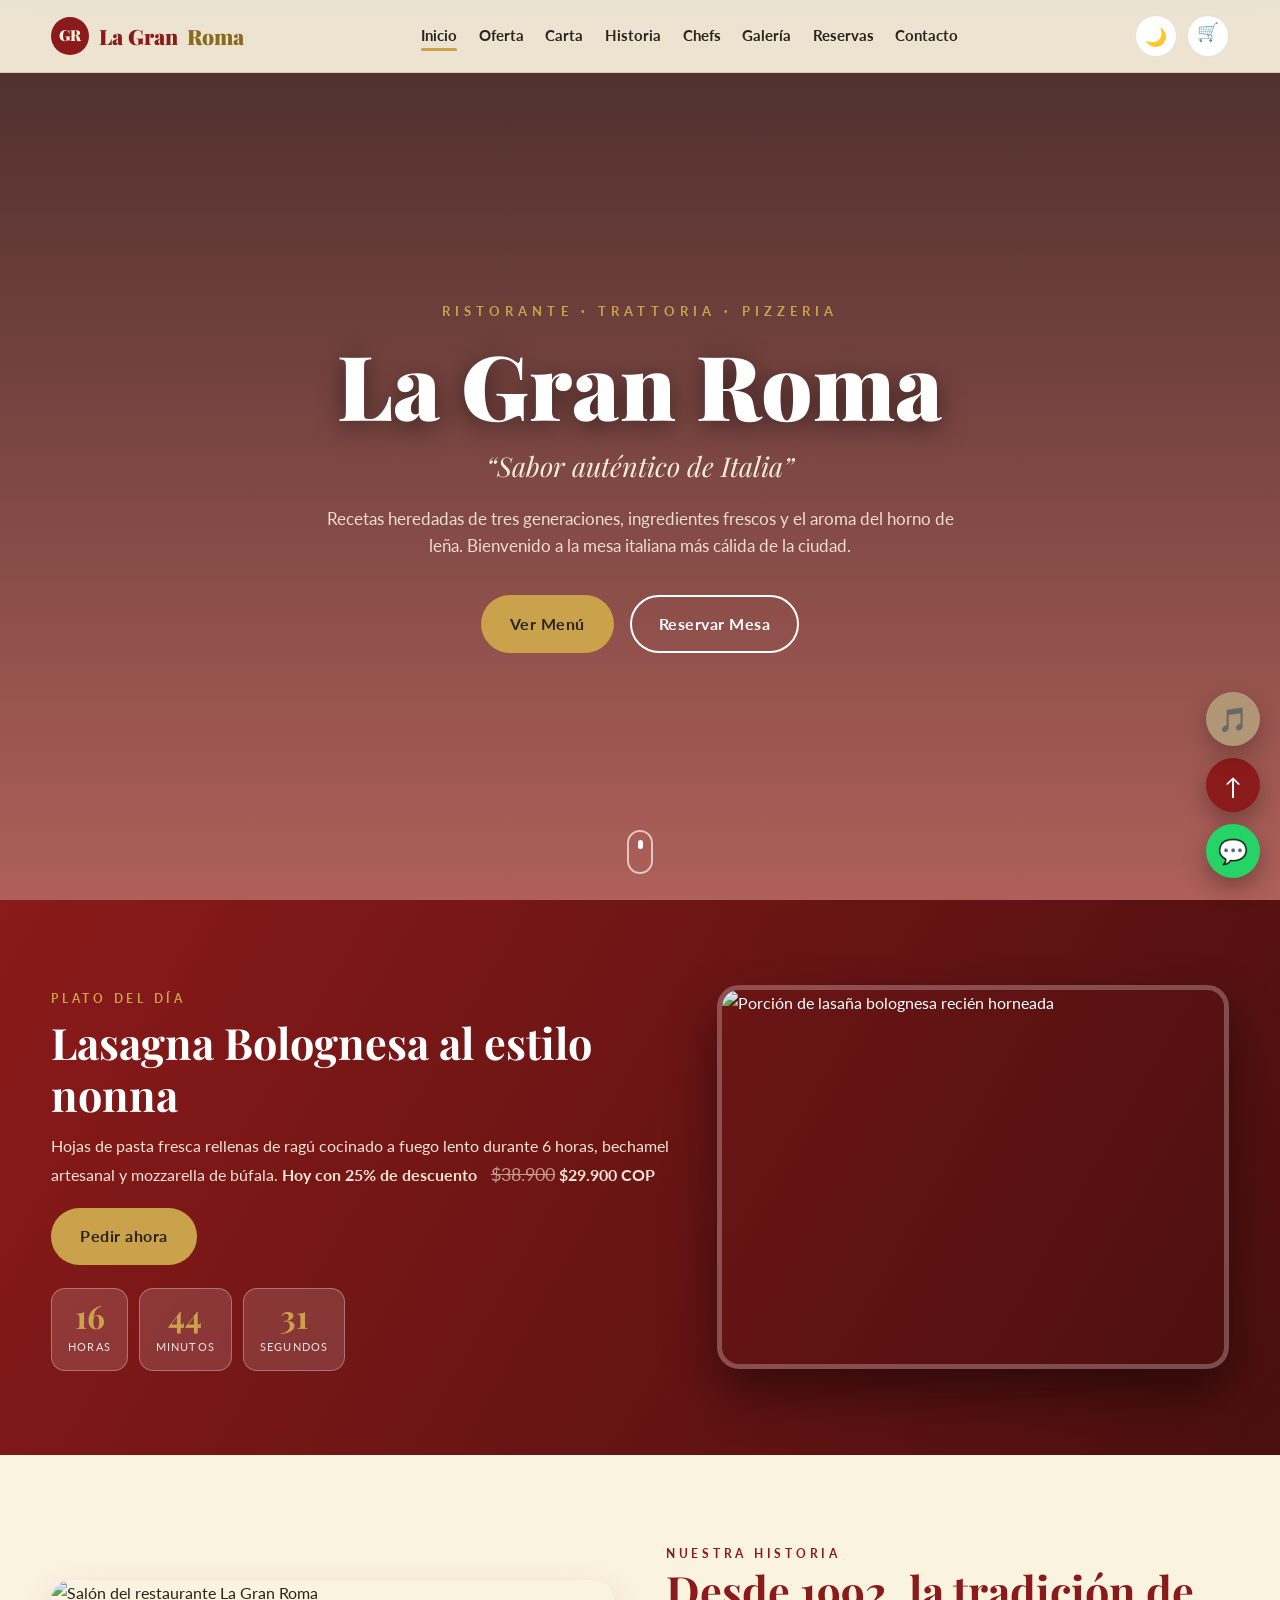
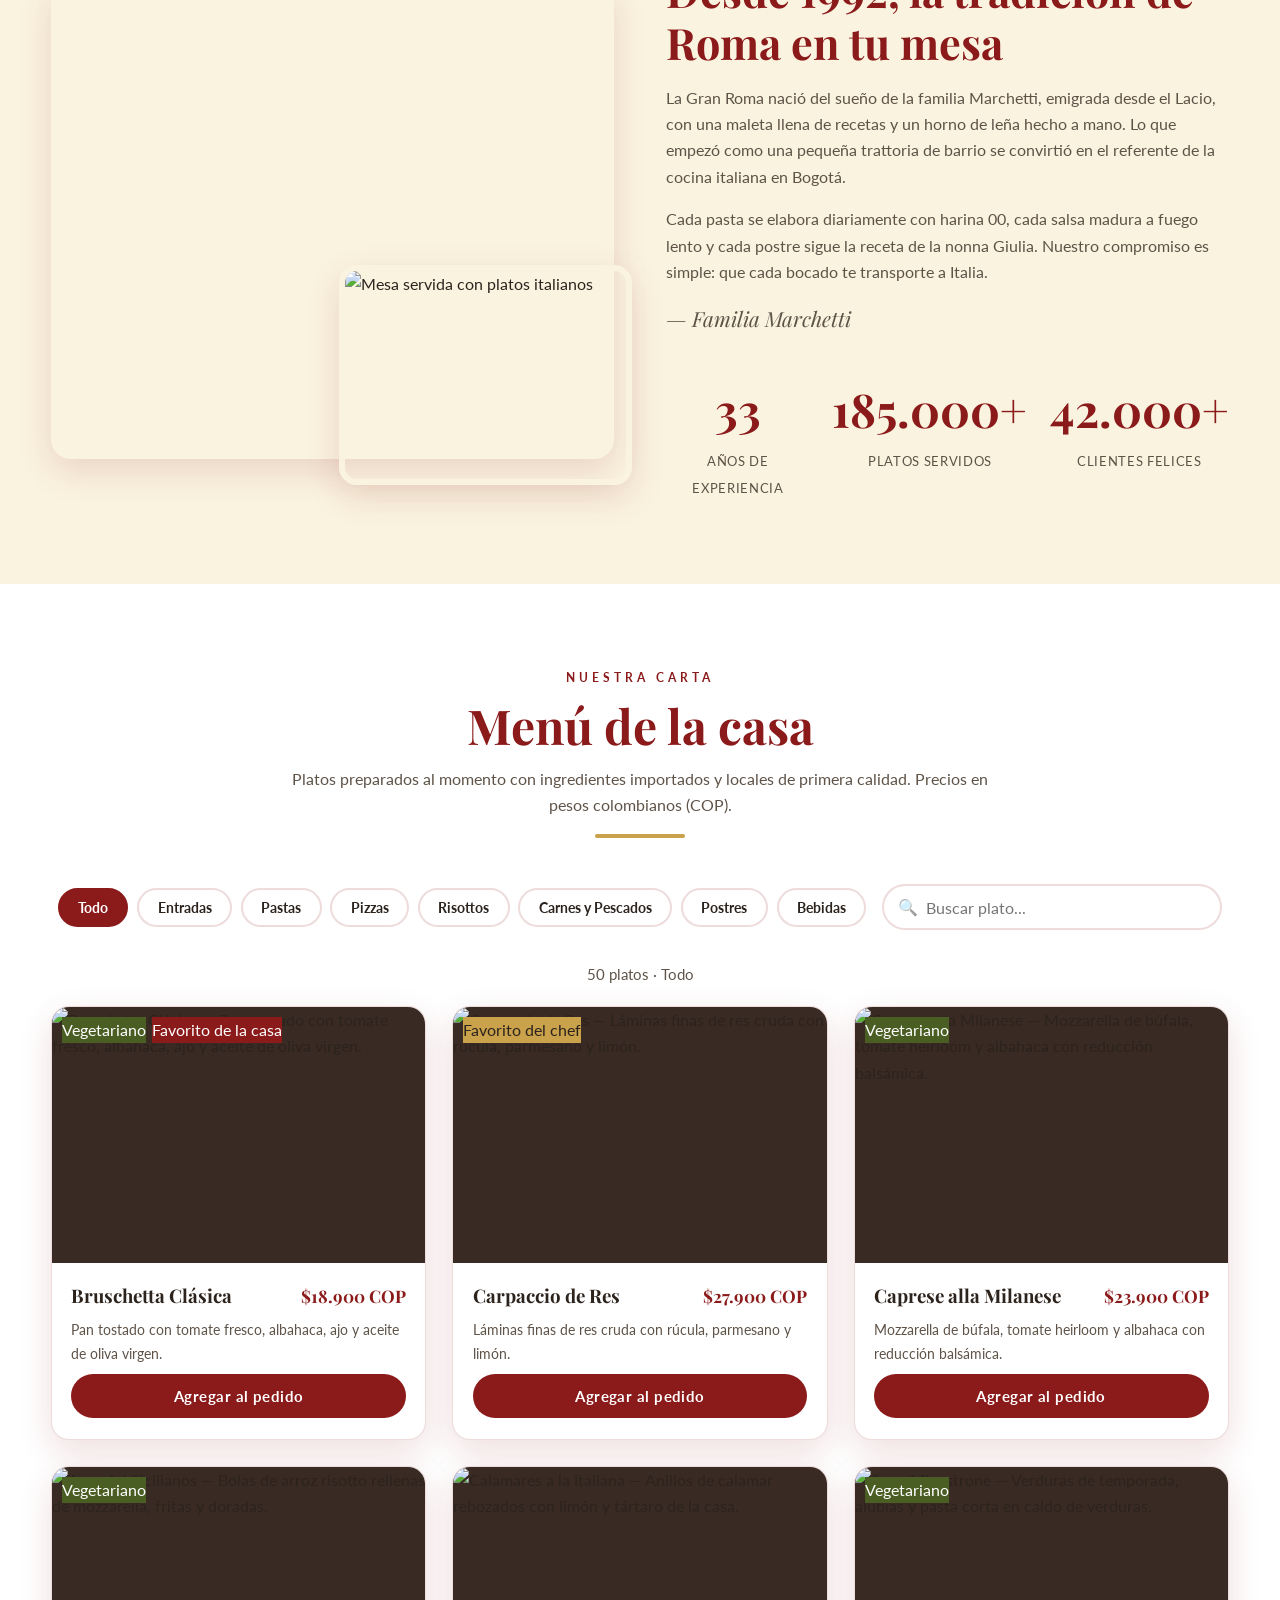
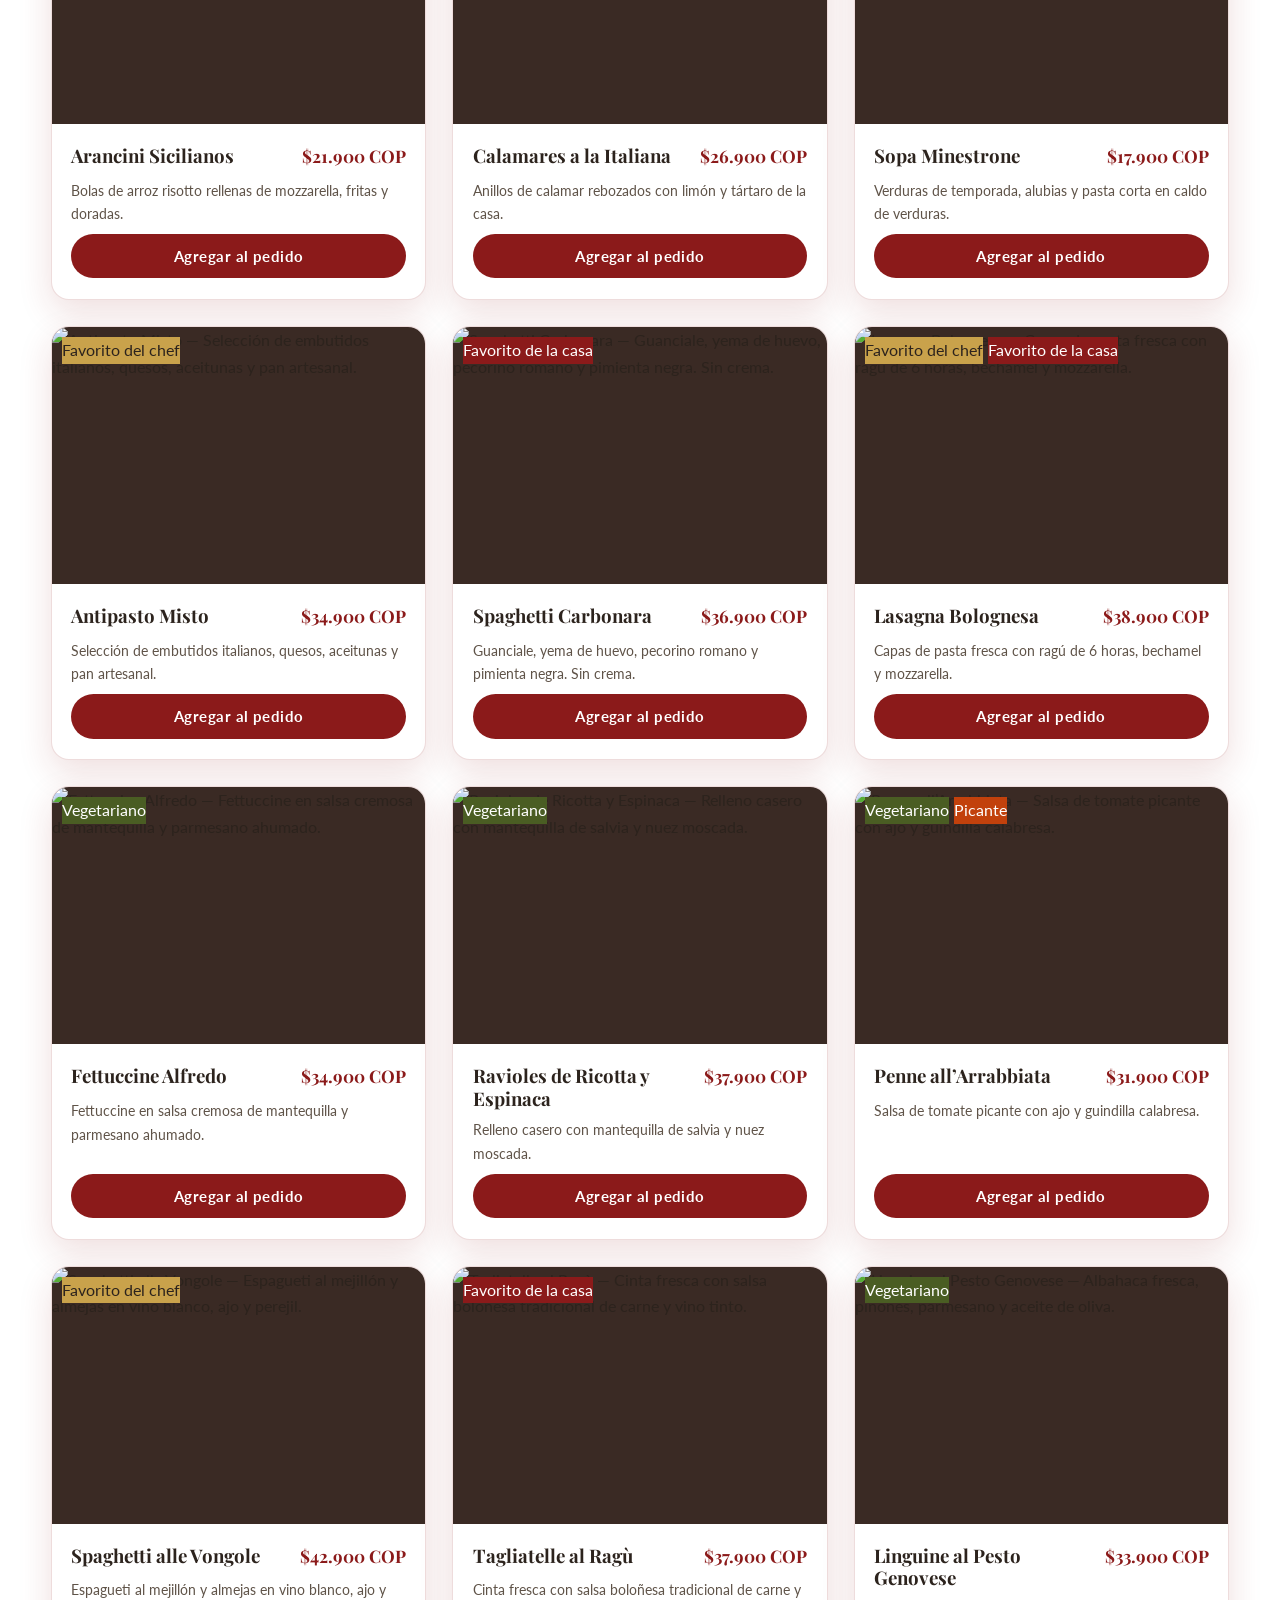
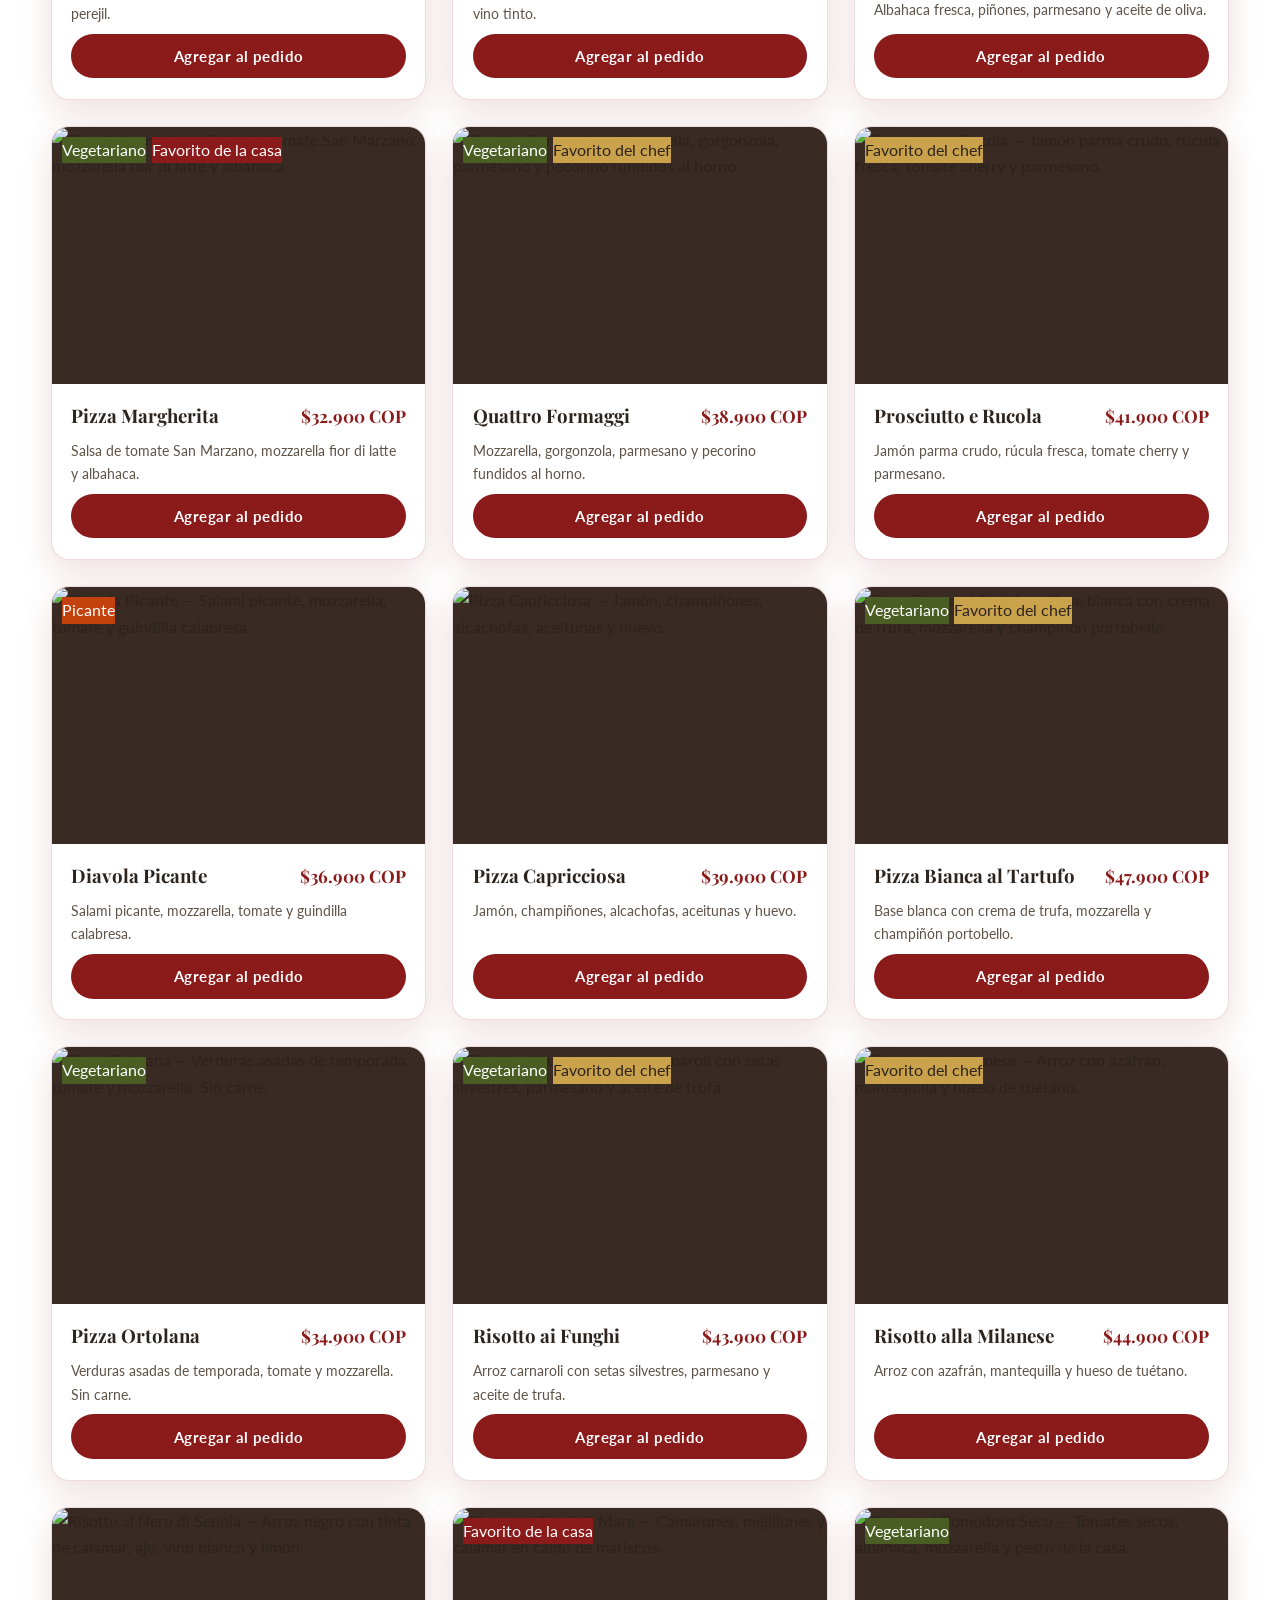
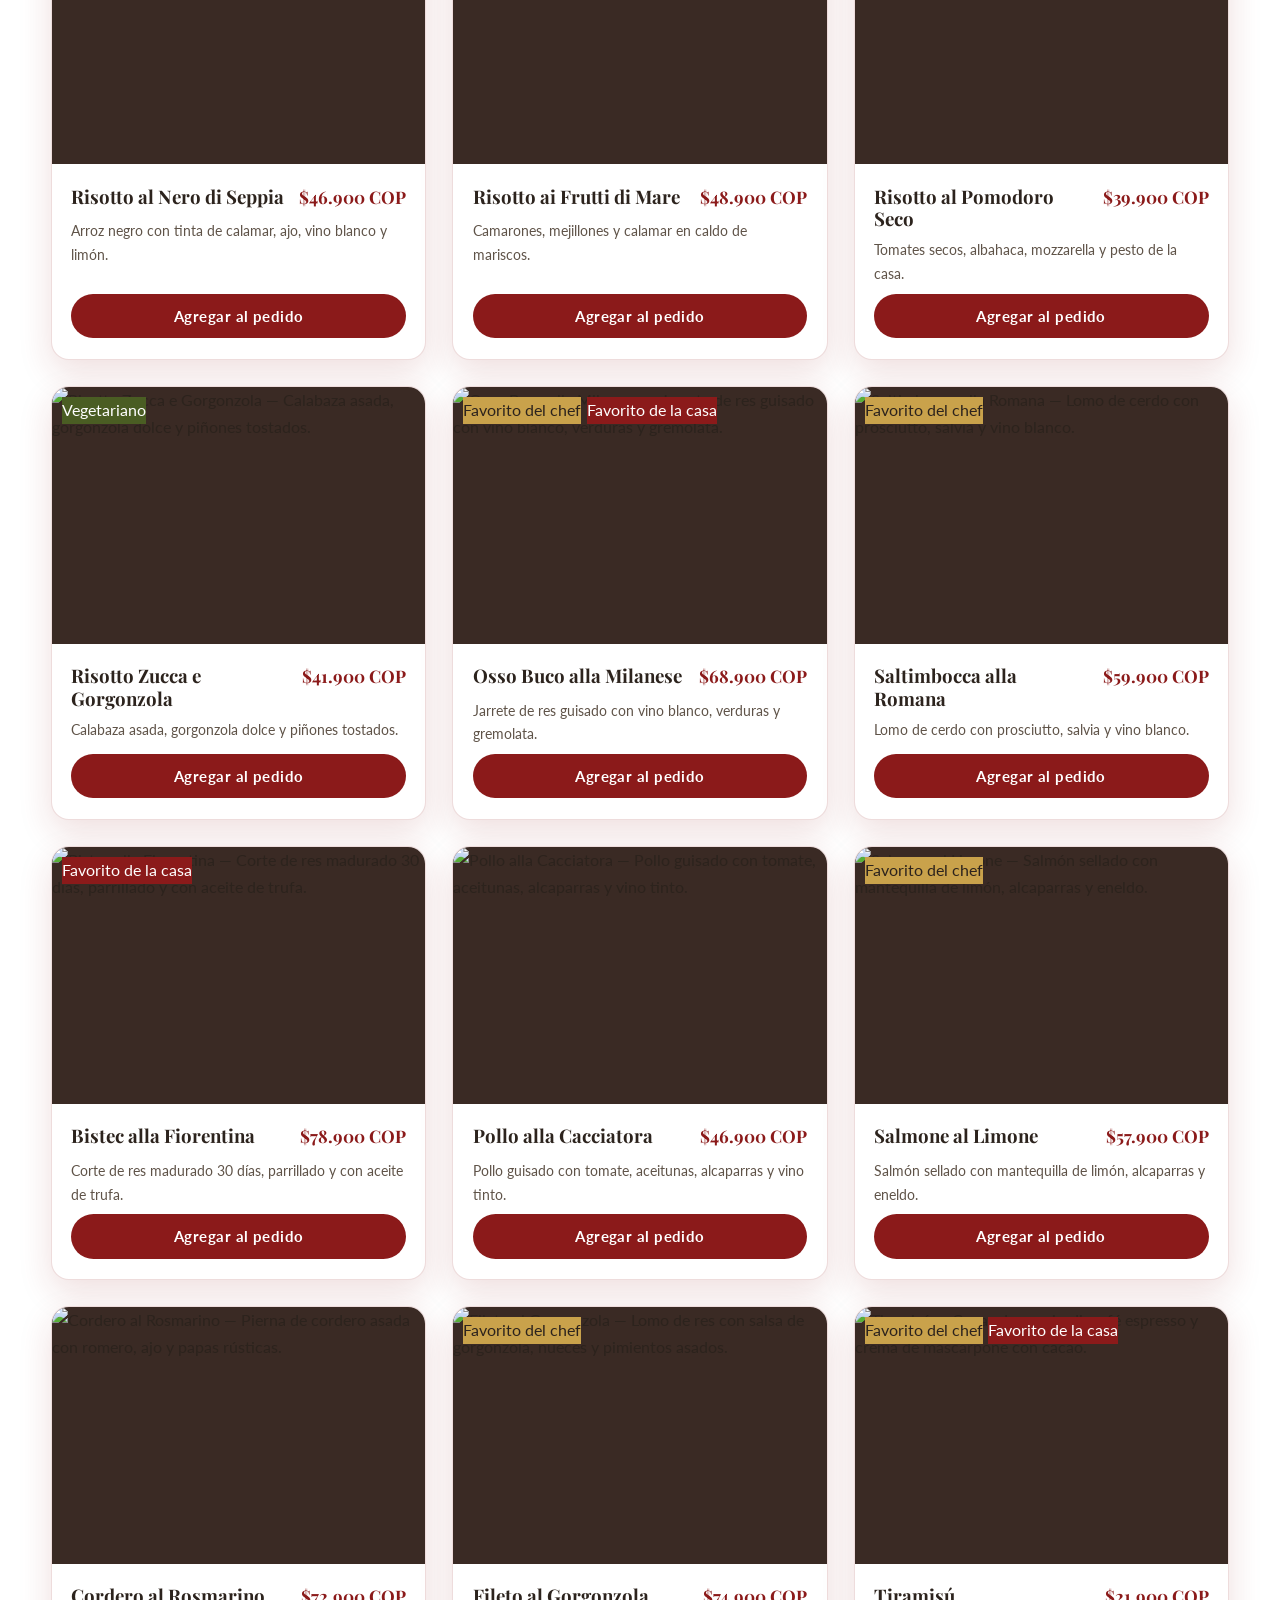
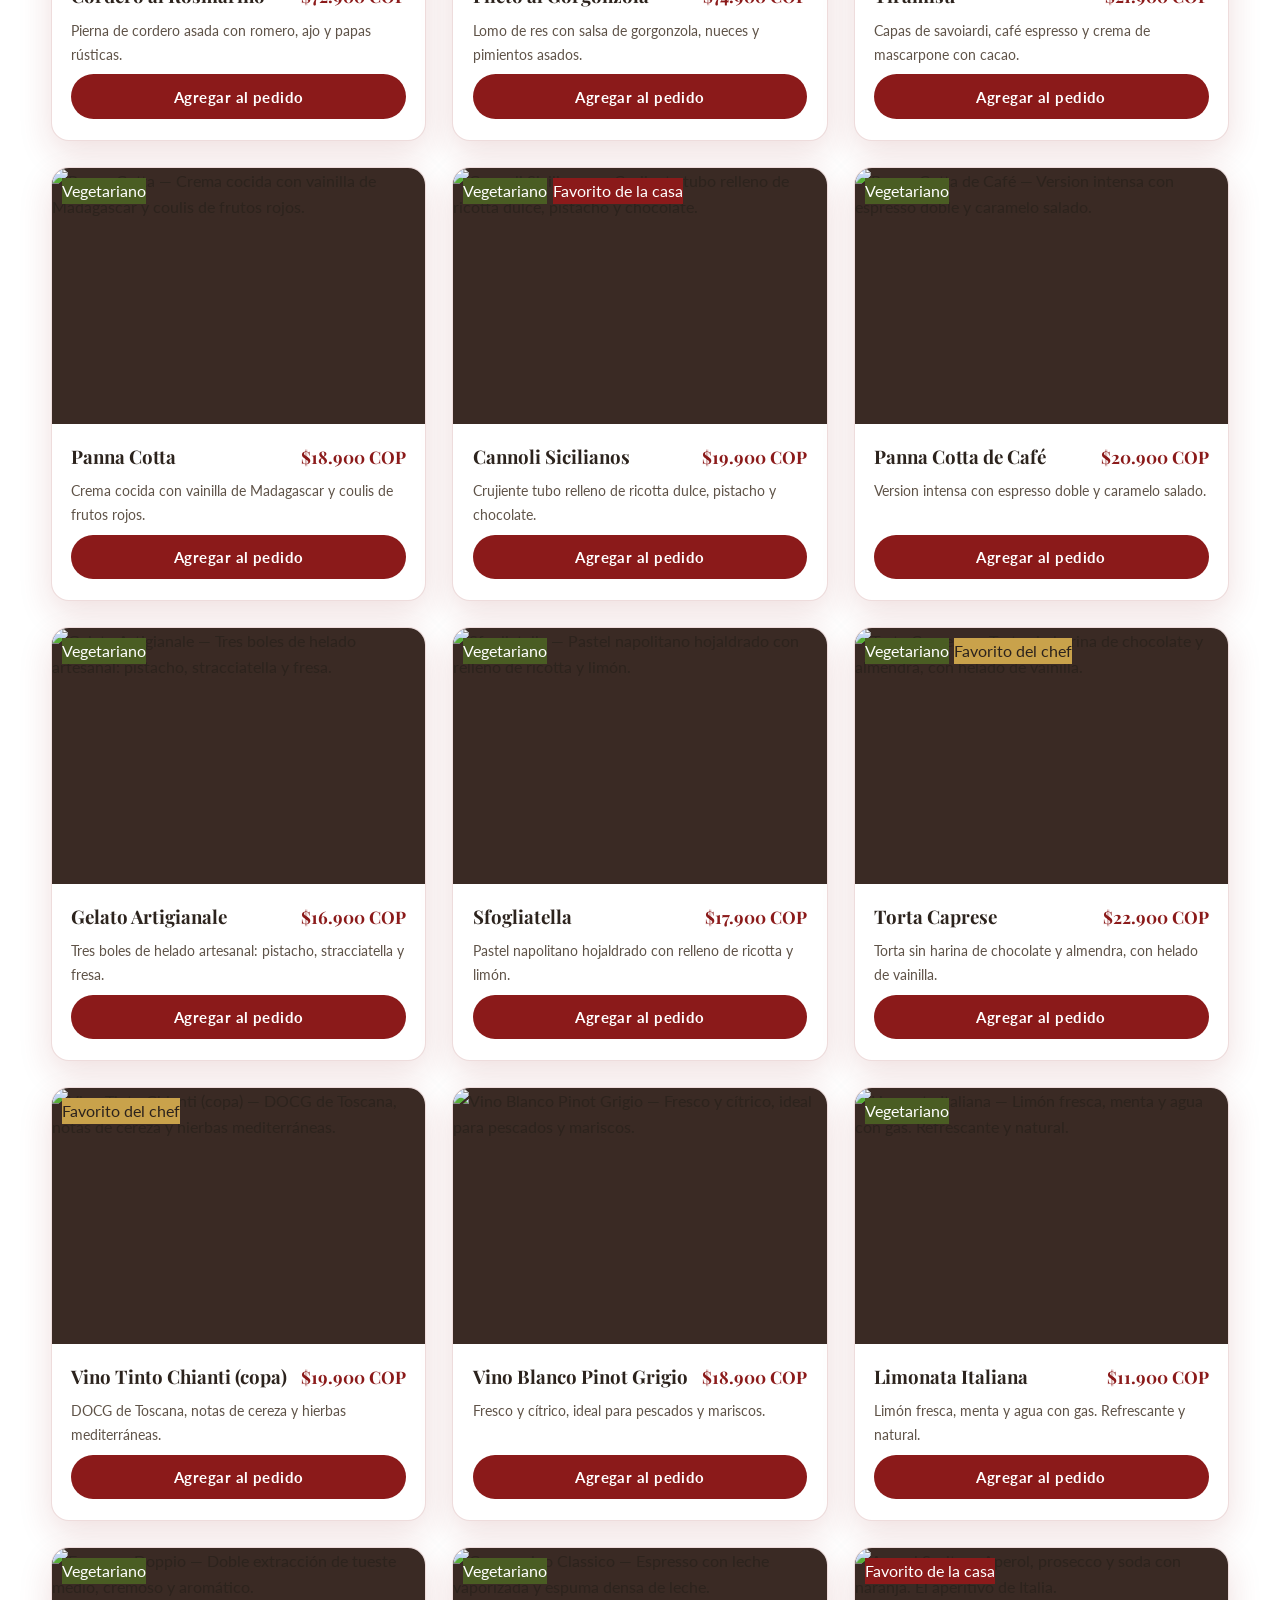
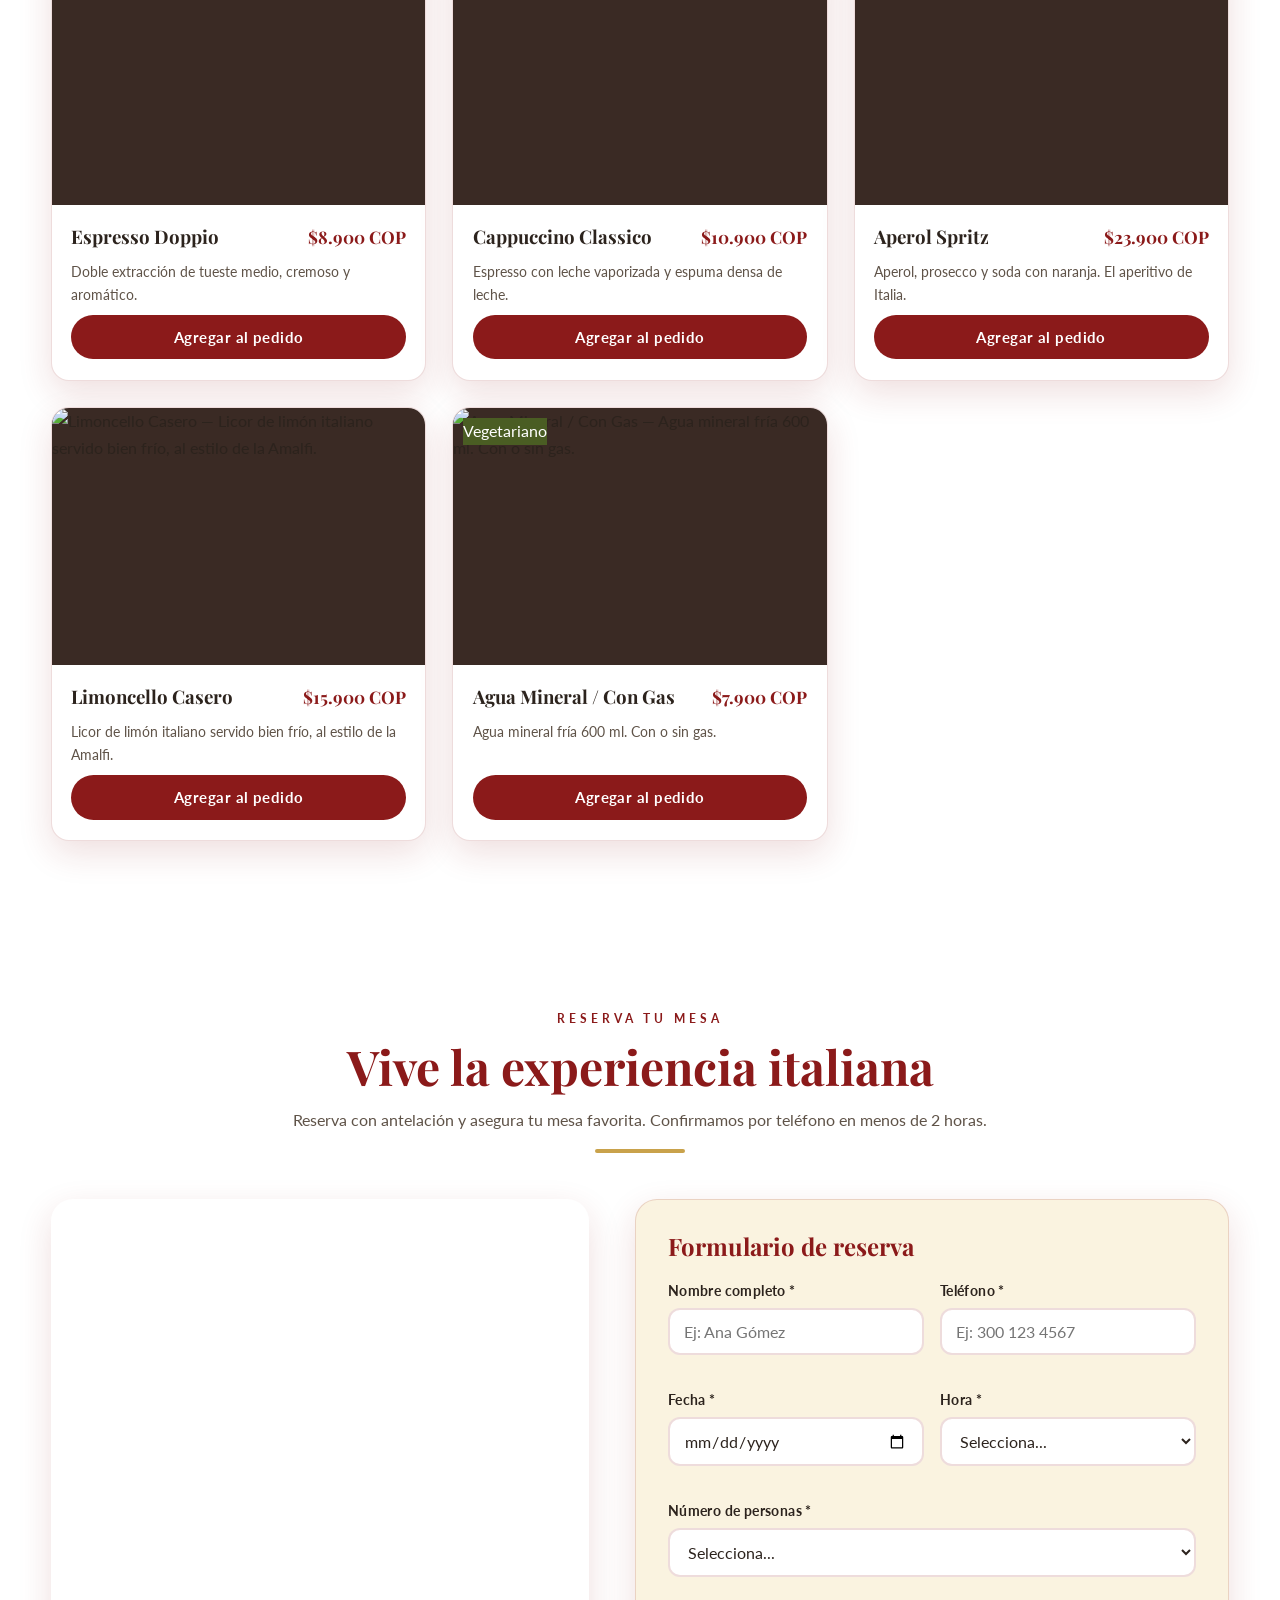
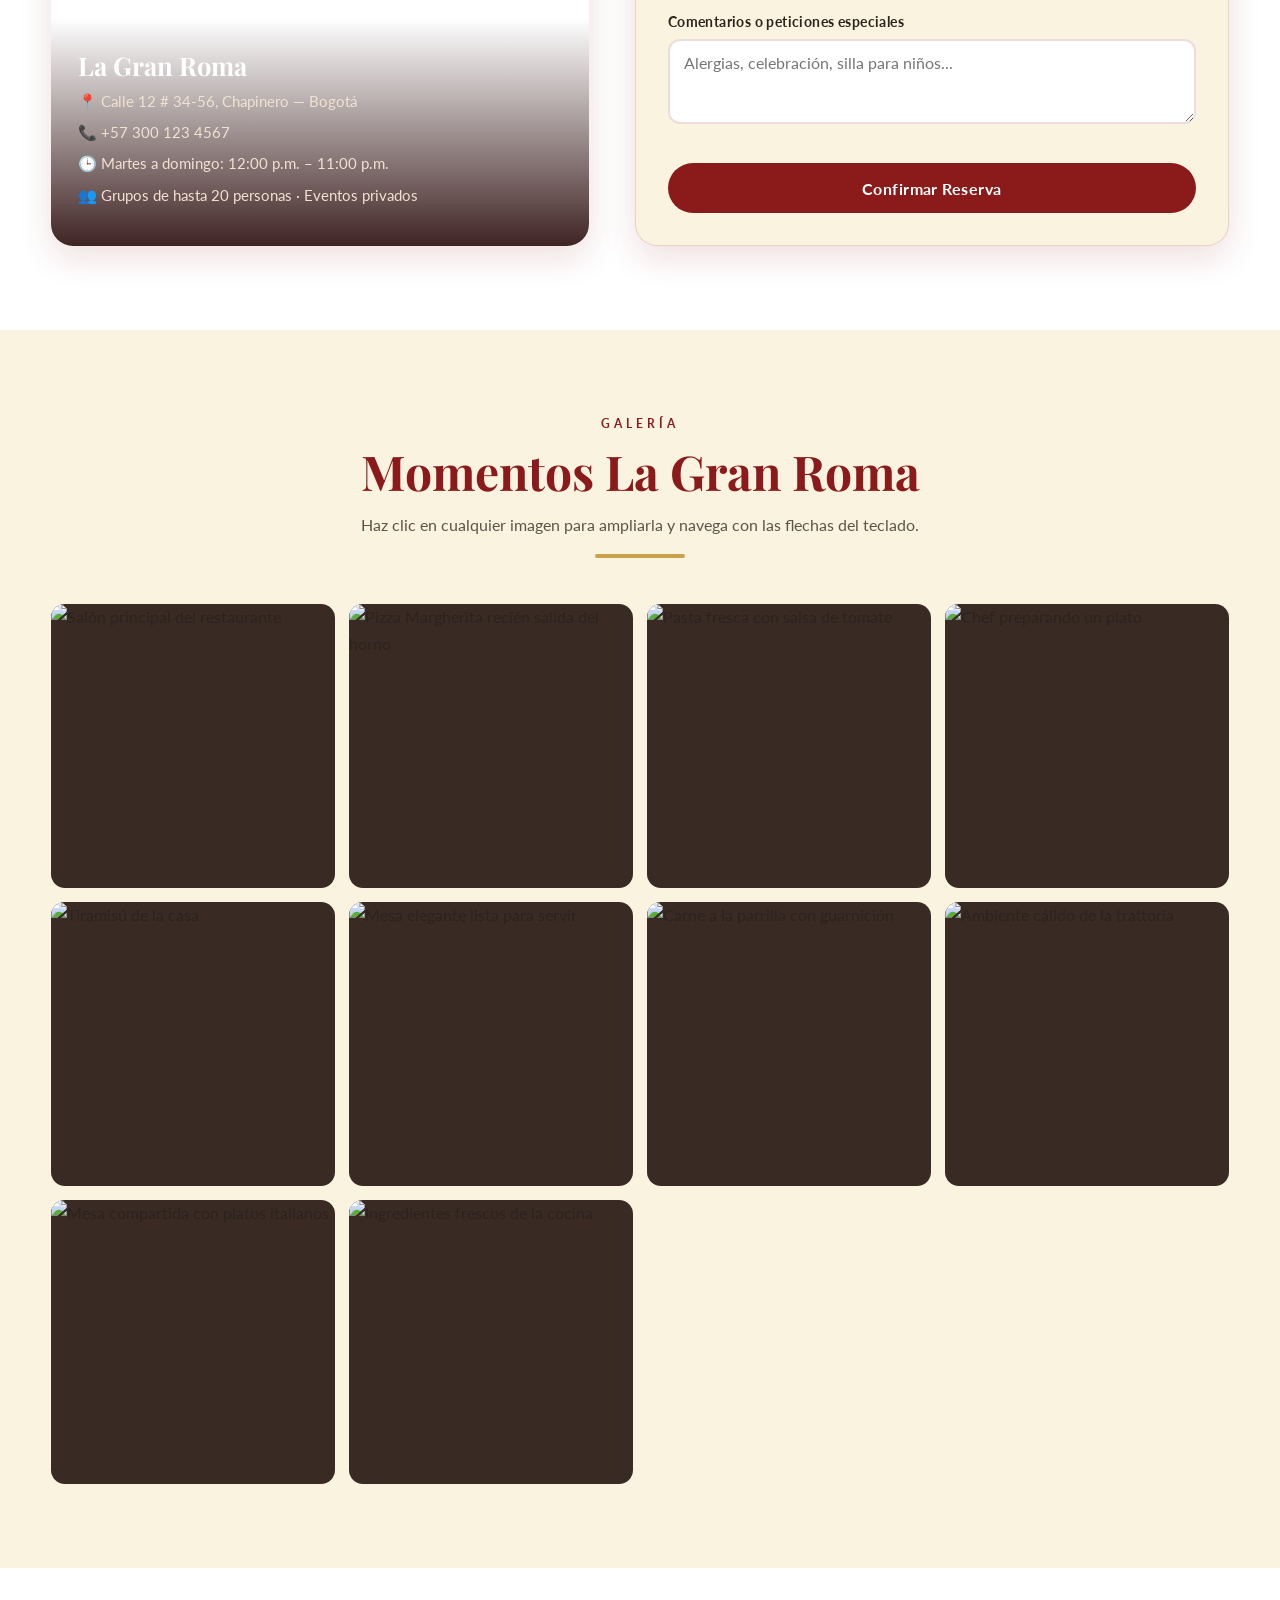
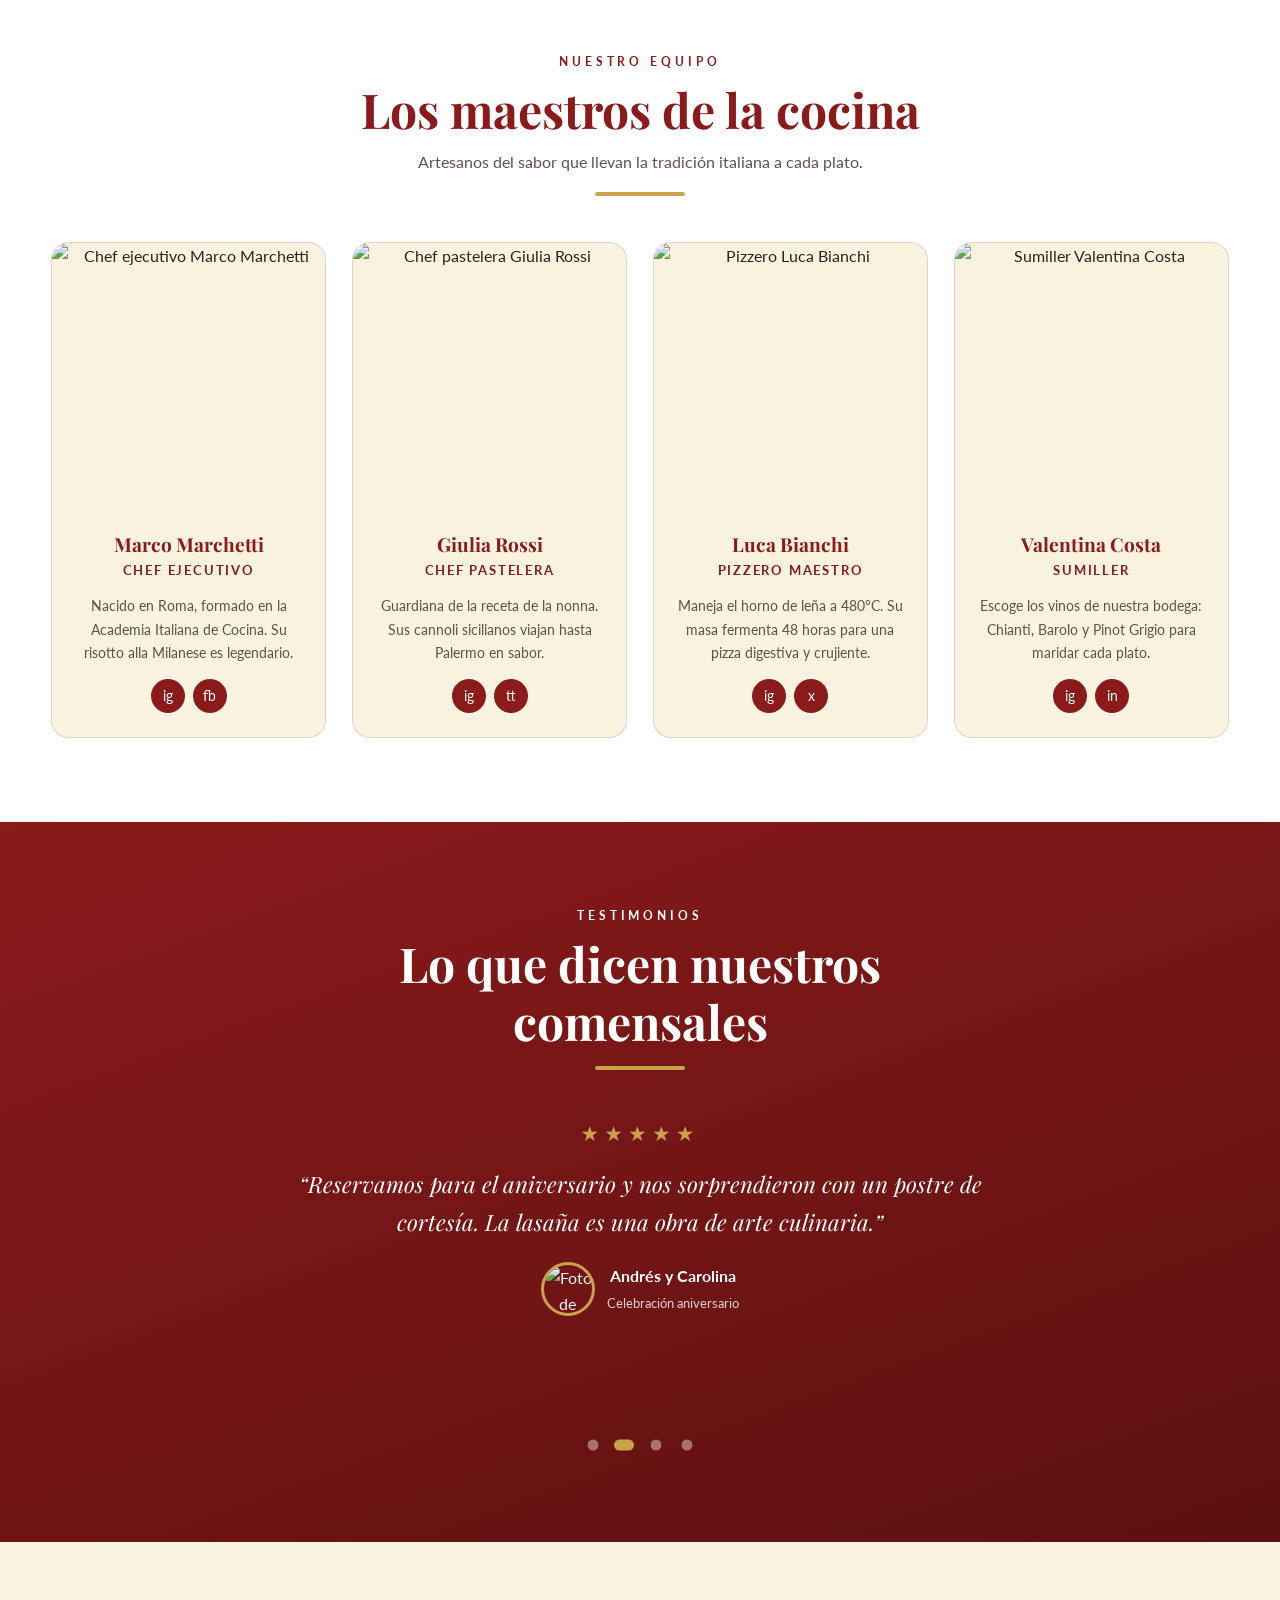
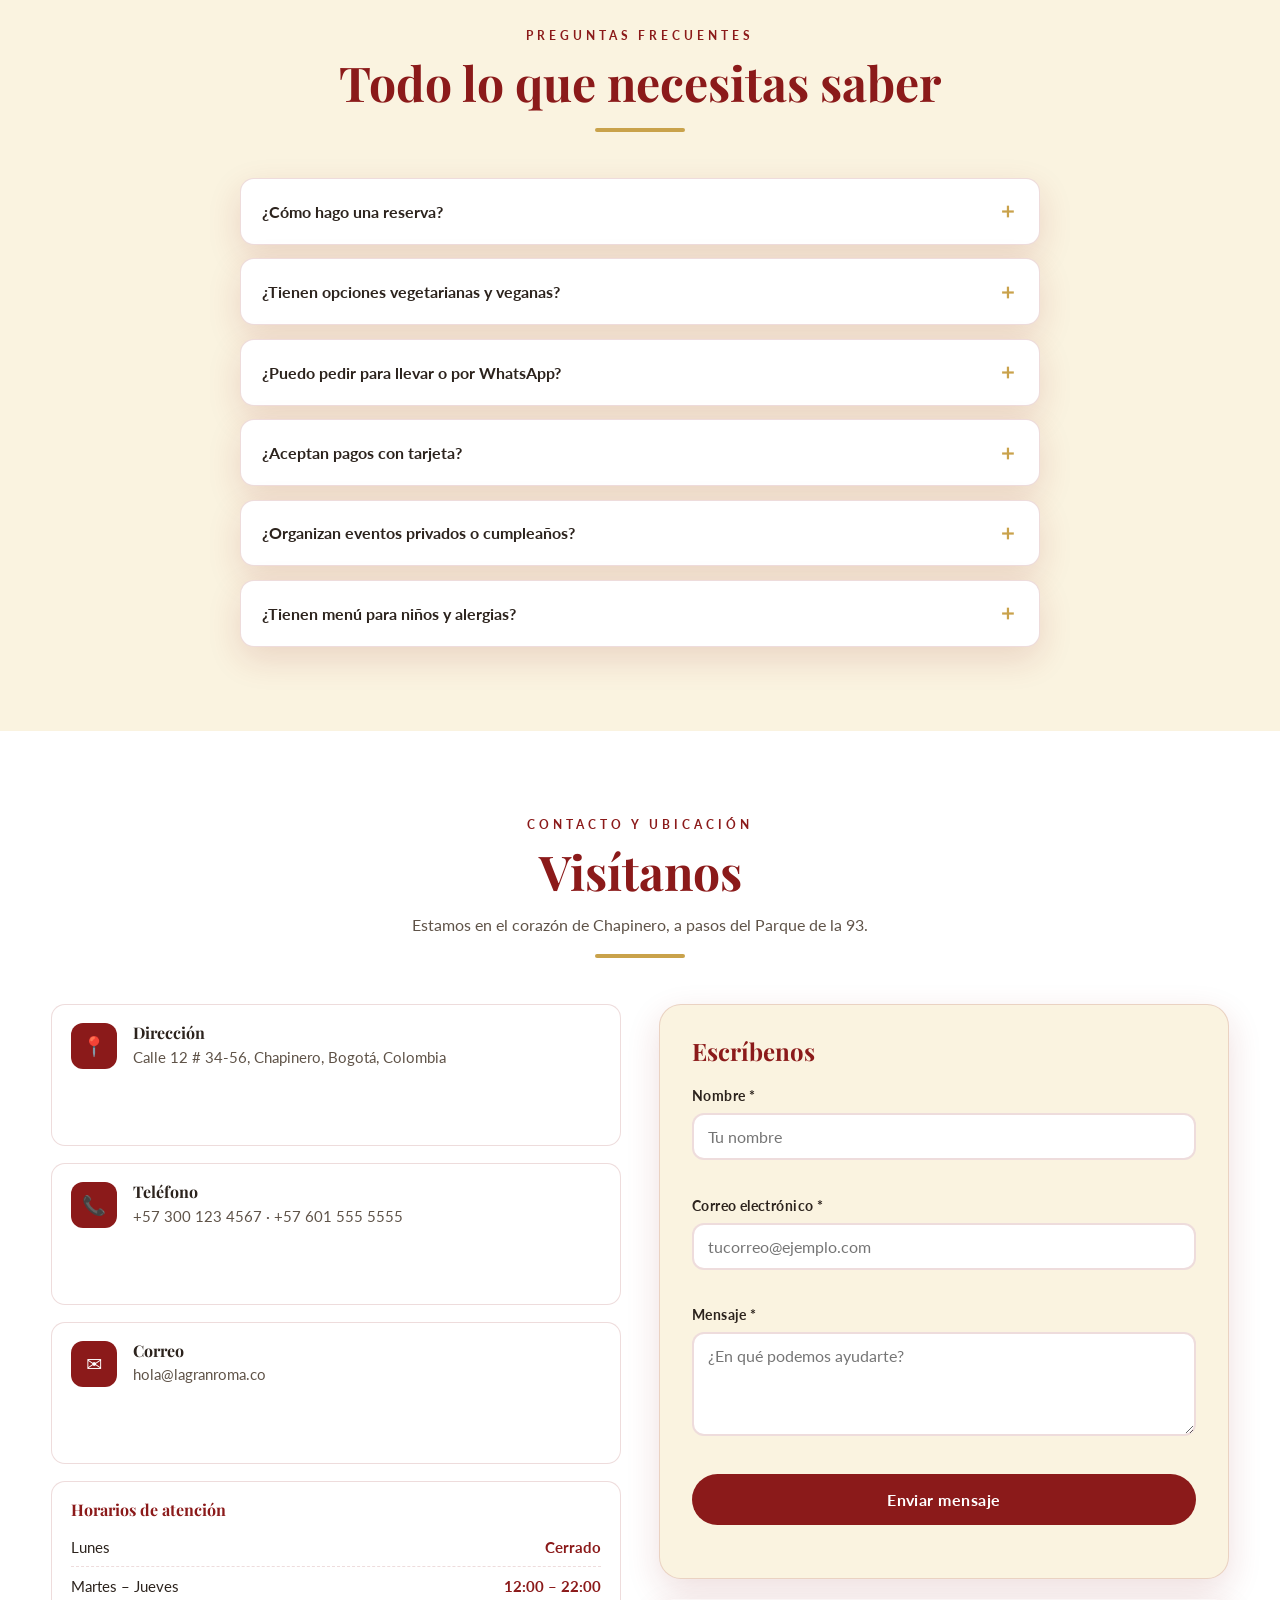
==== commit 901383fb: "Add files via upload" ====
--- a/index.html
+++ b/index.html
@@ -498,6 +498,15 @@
      BOTONES FLOTANTES
 ============================================================ -->
 <div class="flotantes">
+  <!-- Música de fondo (Web Audio API) -->
+  <div class="flotante-musica" id="musicaCaja">
+    <div class="musica-panel">
+      <span aria-hidden="true">🔉</span>
+      <label class="sr-only" for="volumenMusica">Volumen de la música</label>
+      <input type="range" id="volumenMusica" min="0" max="100" value="50" step="1">
+    </div>
+    <button class="flotante" id="btnMusica" aria-pressed="false" aria-label="Reproducir música de fondo" title="Música de fondo">🎵</button>
+  </div>
   <button class="flotante" id="btnTop" aria-label="Volver arriba">↑</button>
   <a class="flotante" id="btnWhats" href="https://wa.me/573001234567?text=Hola%20La%20Gran%20Roma%2C%20quiero%20hacer%20un%20pedido" target="_blank" rel="noopener" aria-label="Escríbenos por WhatsApp">💬</a>
 </div>
--- a/css/styles.css
+++ b/css/styles.css
@@ -231,9 +231,9 @@
 .plato{
   background:var(--fondo-2);border:1px solid var(--bordes);border-radius:18px;overflow:hidden;
   display:flex;flex-direction:column;box-shadow:var(--sombra);
-  transition:transform .35s ease,box-shadow .35s ease;opacity:0;
-}
-.plato.visible{animation:aparecer .55s ease forwards}
+  transition:transform .35s ease,box-shadow .35s ease;
+}
+.plato.visible{animation:aparecer .55s ease backwards}
 @keyframes aparecer{from{opacity:0;transform:translateY(26px)}to{opacity:1;transform:none}}
 .plato:hover{transform:translateY(-8px)}
 .plato-media{position:relative;aspect-ratio:16/11;overflow:hidden;background:#3a2a24}
@@ -489,6 +489,27 @@
 #btnTop{background:var(--rojo);color:#fff;opacity:0;visibility:hidden}
 #btnTop.visible{opacity:1;visibility:visible}
 
+/* --- Botón de música de fondo + control de volumen --- */
+.flotante-musica{position:relative;width:54px;height:54px}
+#btnMusica{background:var(--dorado);color:#2c231d}
+#btnMusica[aria-pressed="false"]{filter:saturate(.45);opacity:.85}
+#btnMusica[aria-pressed="true"]{animation:latidoMusica 2.4s ease-in-out infinite}
+@keyframes latidoMusica{
+  0%,100%{box-shadow:0 10px 24px rgba(0,0,0,.3),0 0 0 0 rgba(201,162,75,.55)}
+  50%{transform:scale(1.1);box-shadow:0 10px 24px rgba(0,0,0,.3),0 0 0 12px rgba(201,162,75,0)}
+}
+.musica-panel{
+  position:absolute;right:64px;top:50%;transform:translateY(-50%) translateX(10px);
+  background:var(--fondo-2);border:1px solid var(--bordes);border-radius:50px;
+  padding:.5rem .95rem;display:flex;align-items:center;gap:.6rem;
+  box-shadow:var(--sombra);white-space:nowrap;
+  opacity:0;visibility:hidden;transition:opacity .3s ease,transform .3s ease;
+}
+.flotante-musica:hover .musica-panel,
+.flotante-musica:focus-within .musica-panel{opacity:1;visibility:visible;transform:translateY(-50%) translateX(0)}
+.musica-panel input[type=range]{width:100px;accent-color:var(--rojo);cursor:pointer}
+body.oscuro .musica-panel input[type=range]{accent-color:var(--dorado)}
+
 /* ============================================================
    18. ANIMACIONES AL HACER SCROLL
    ============================================================ */
